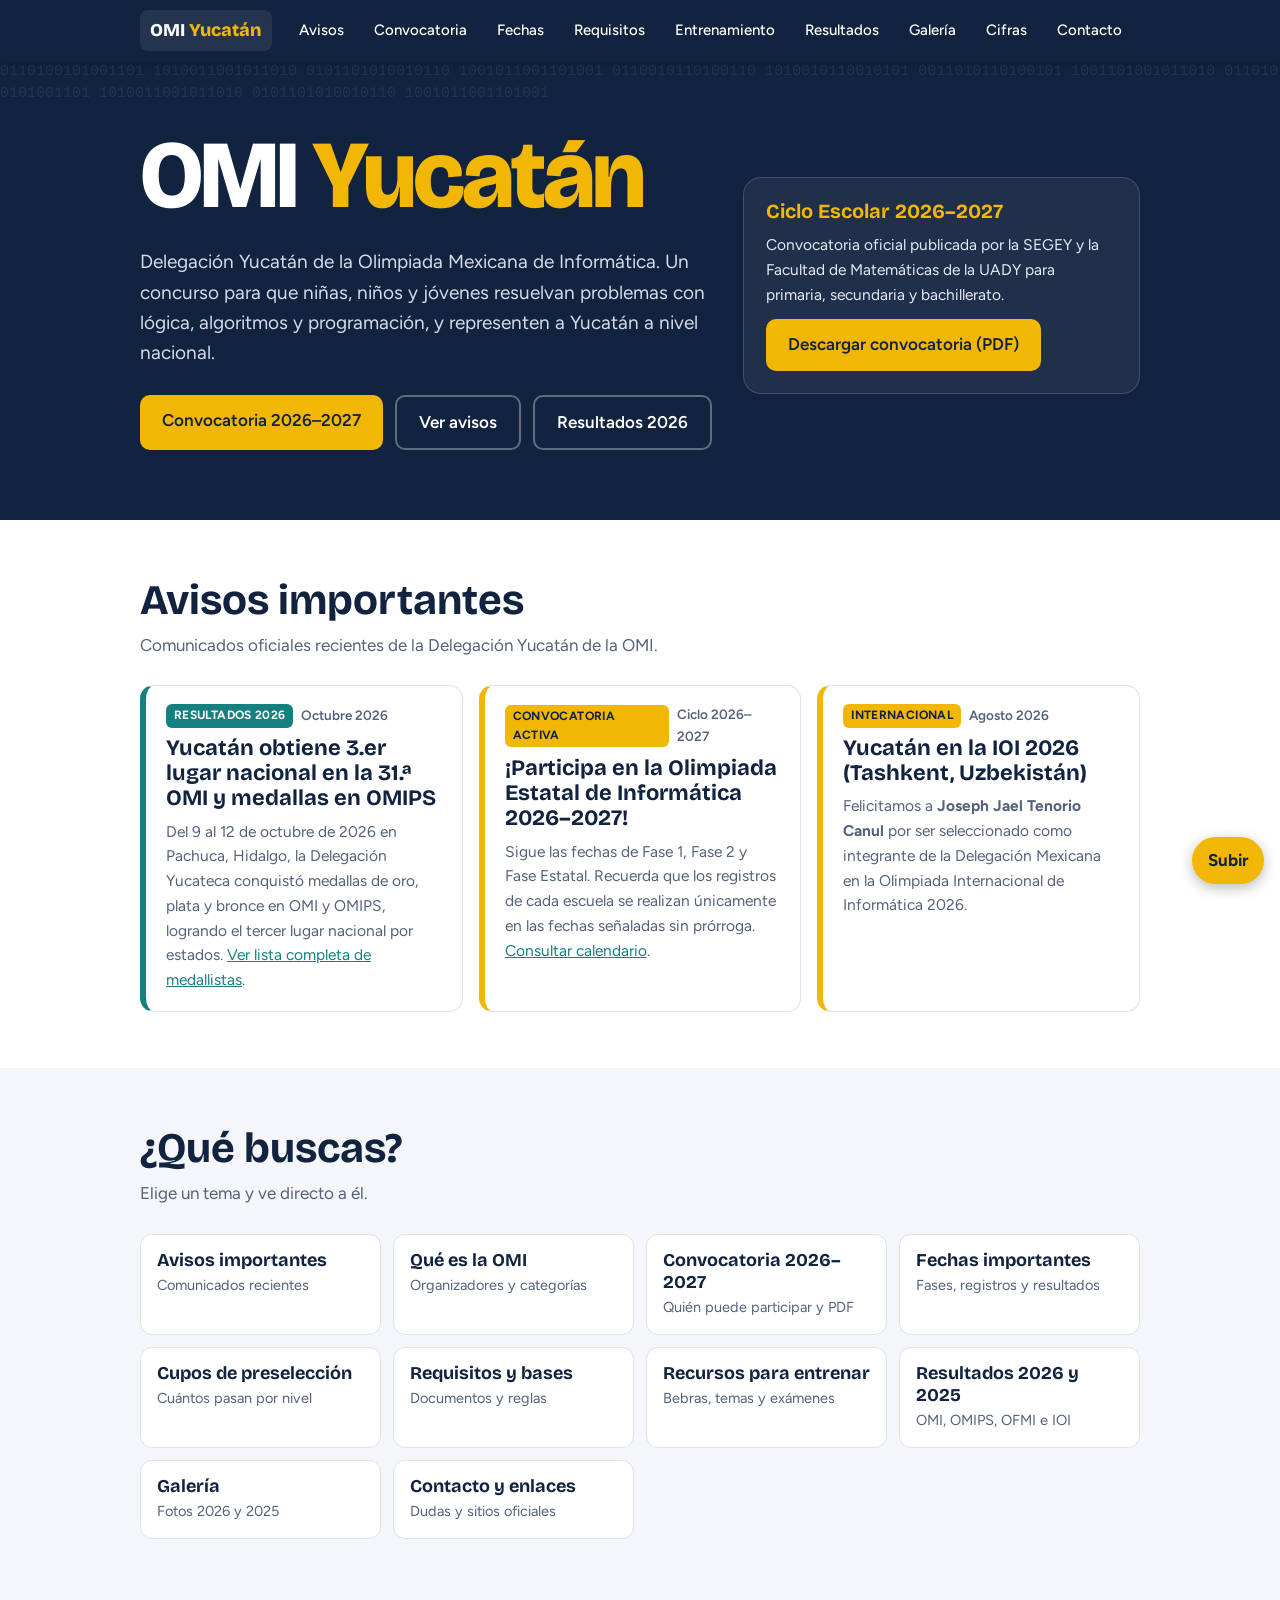
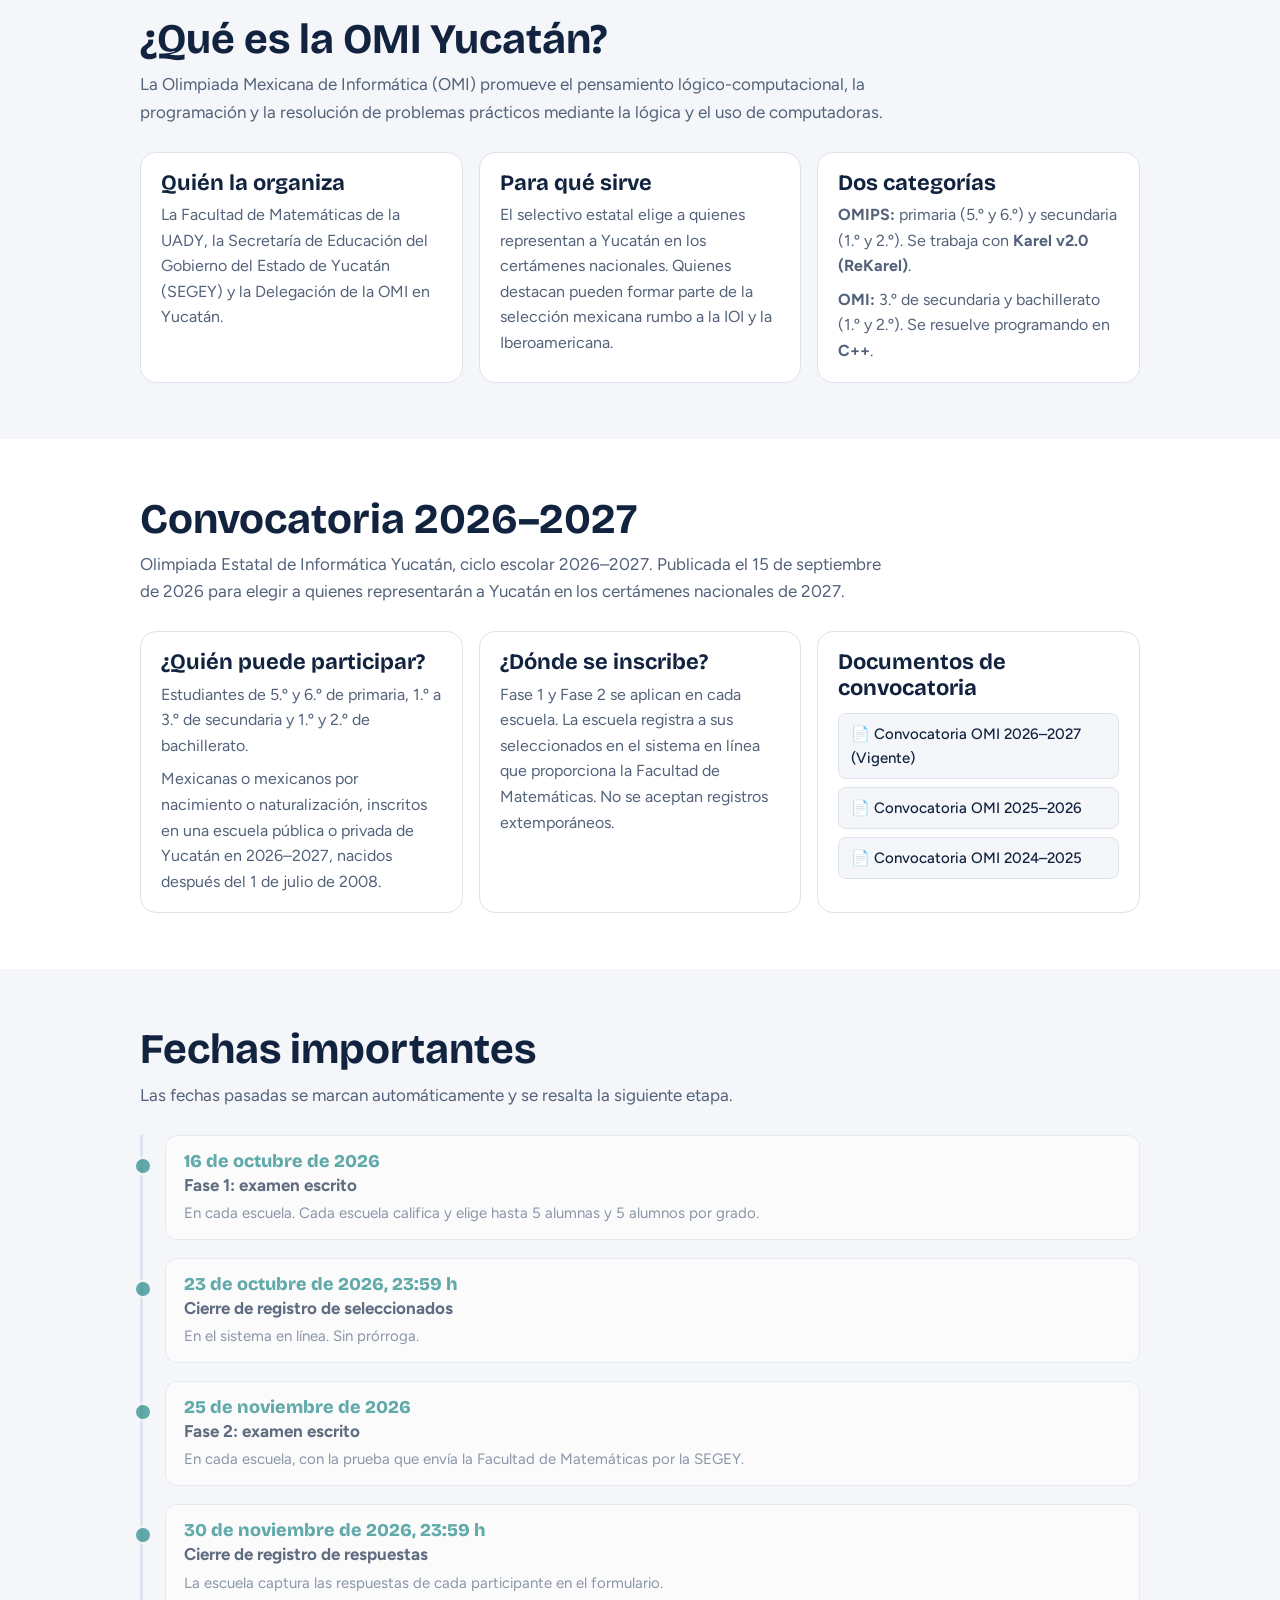
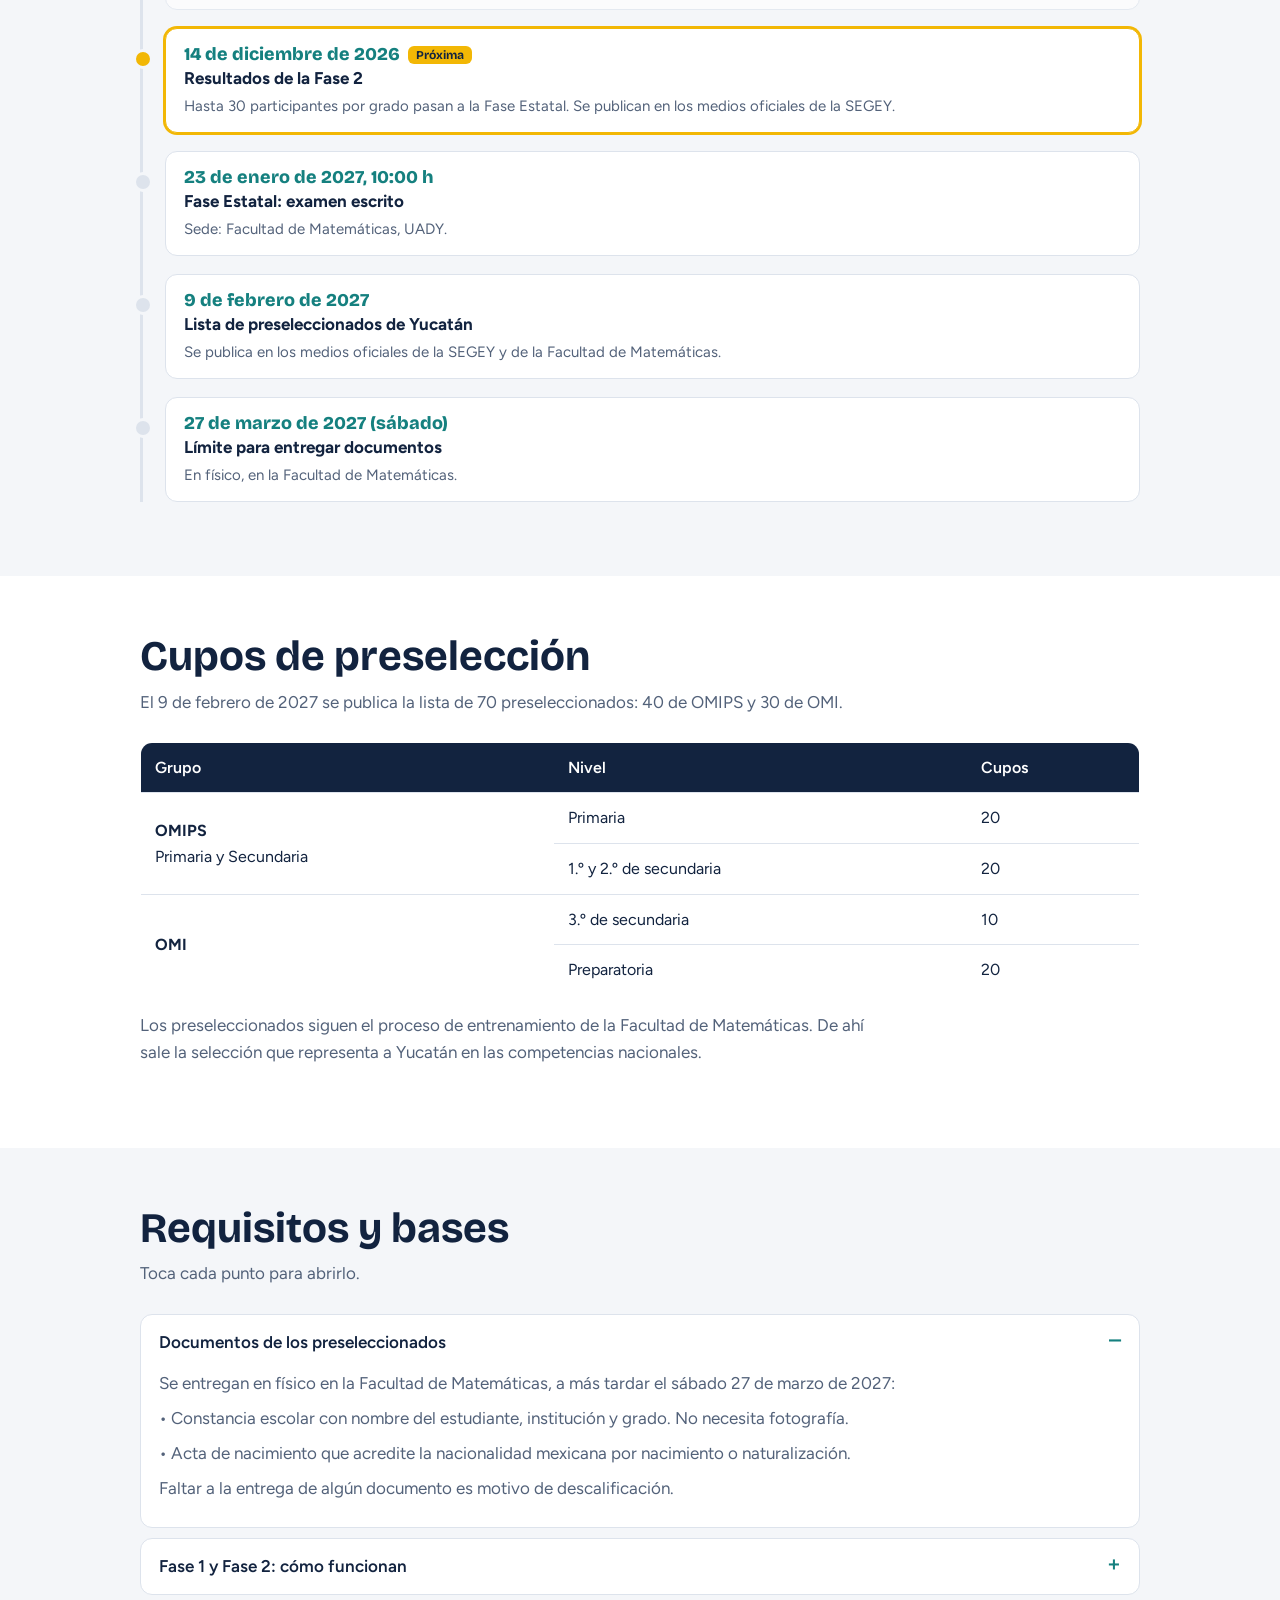
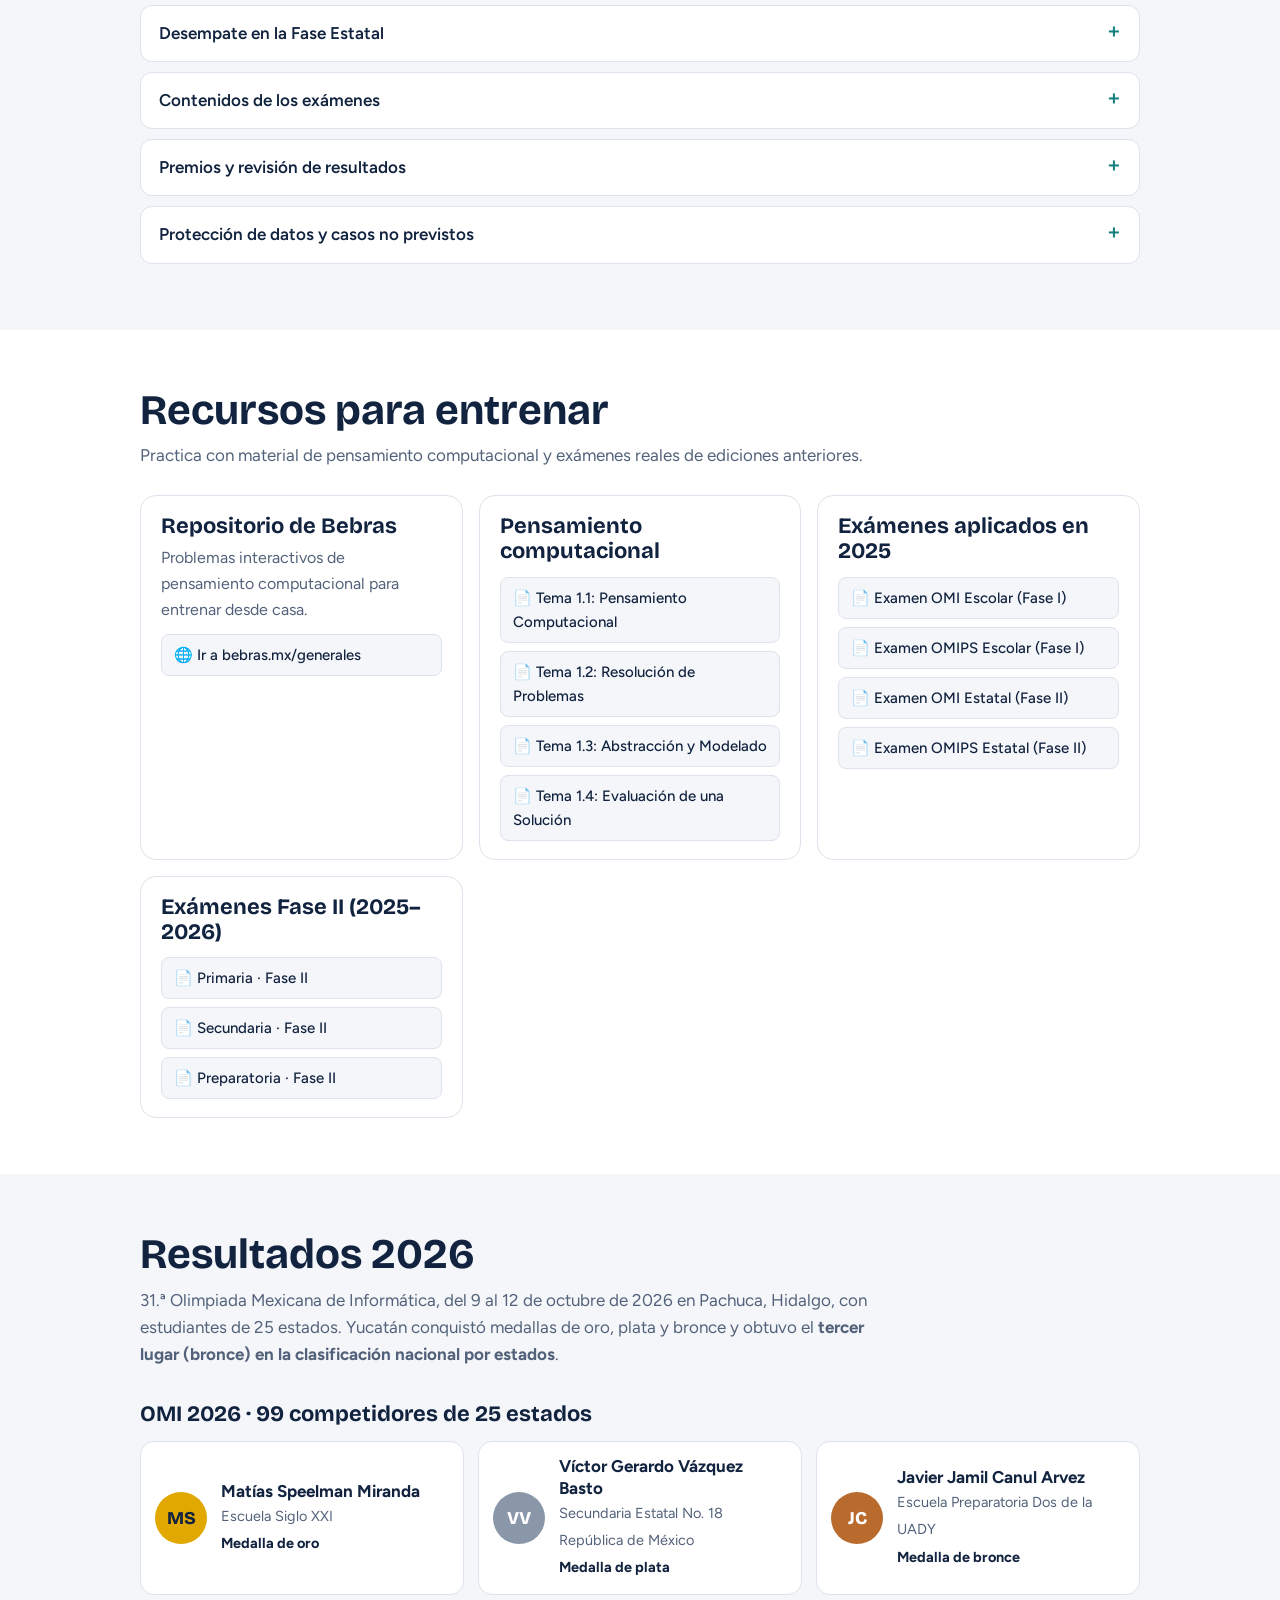
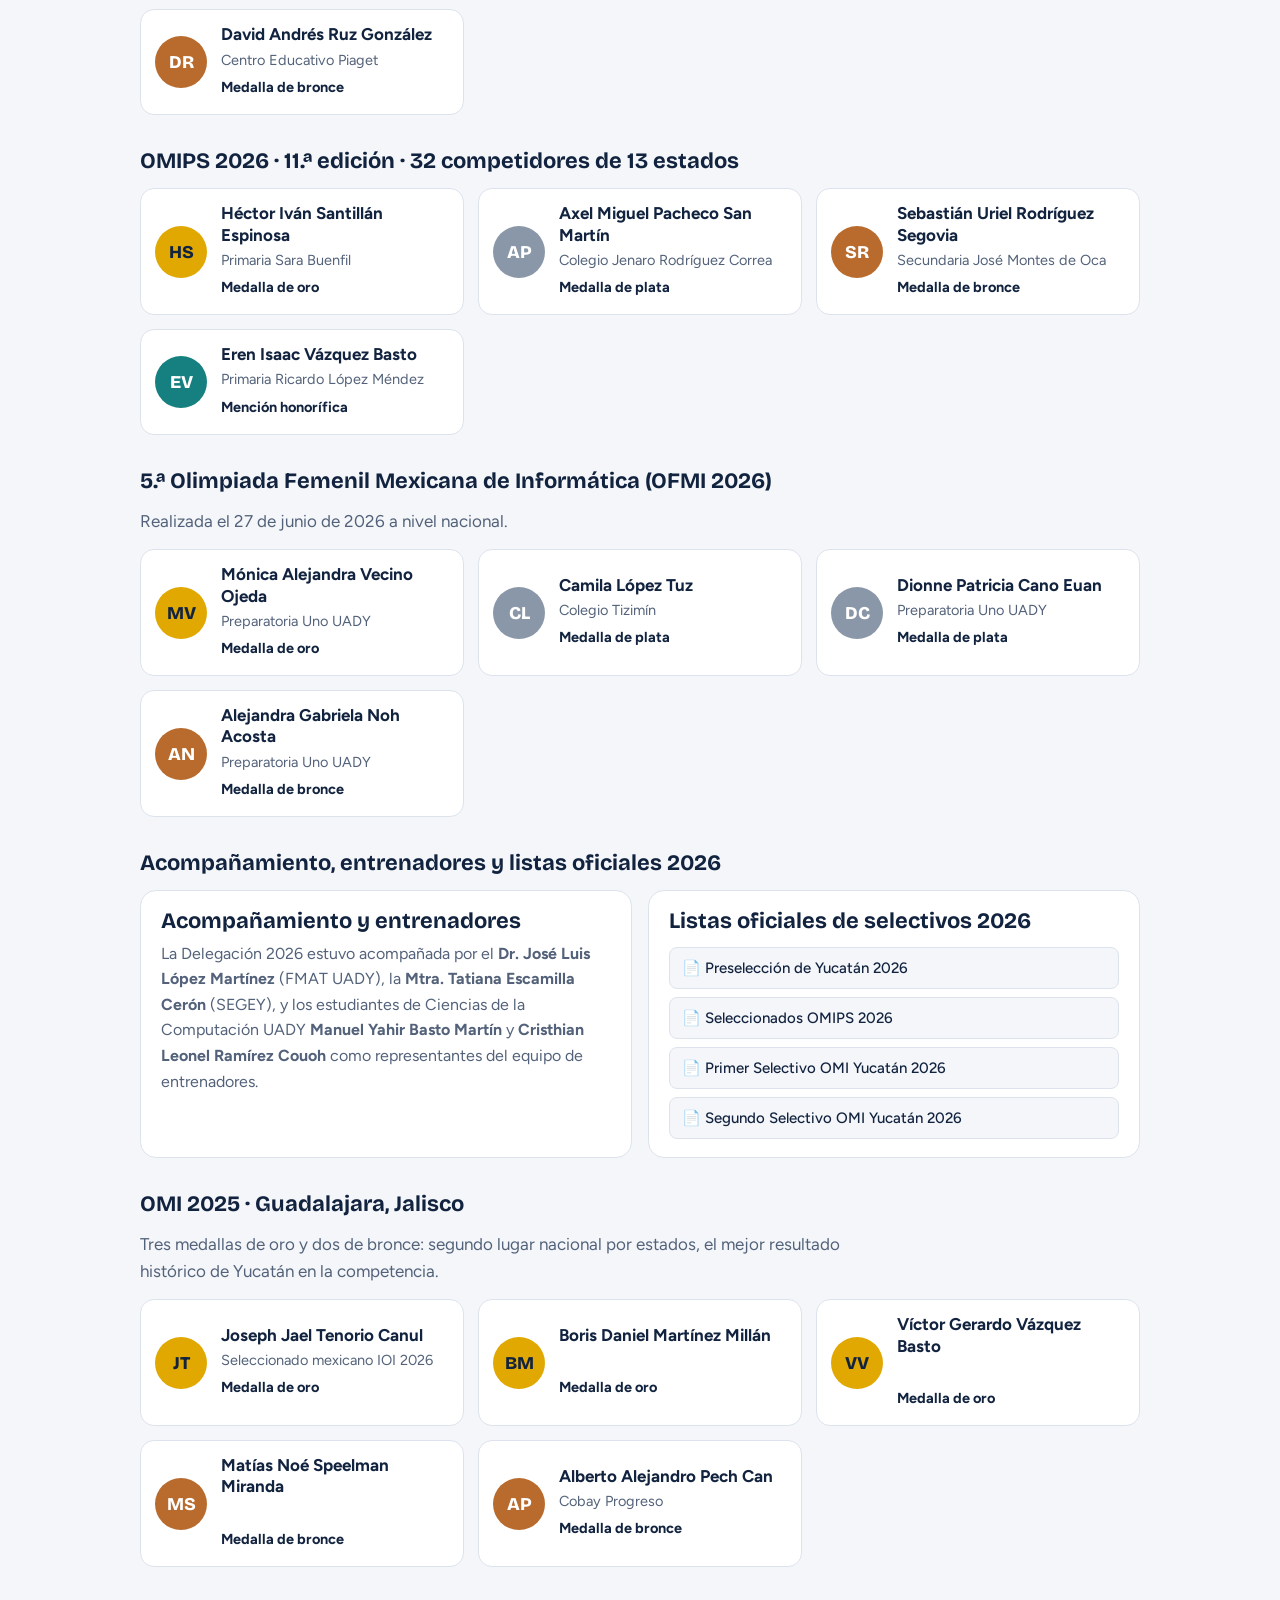
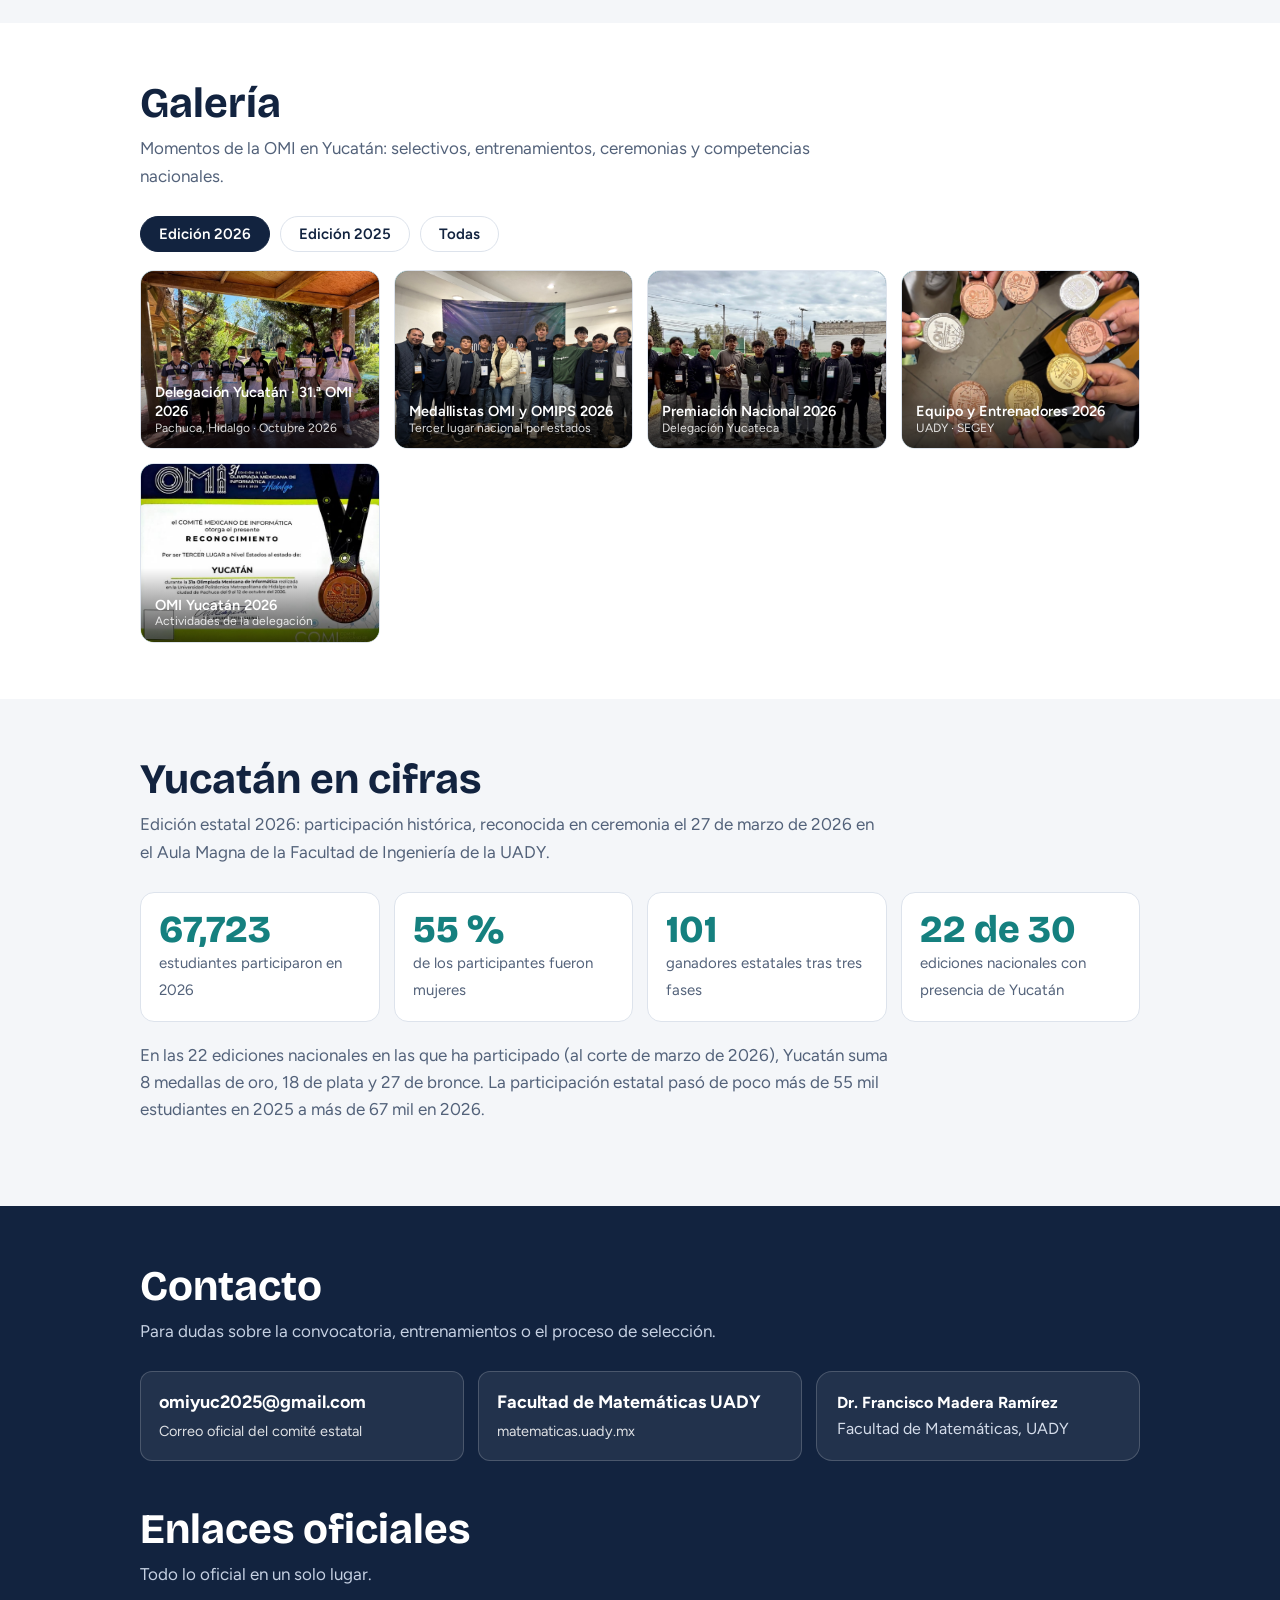
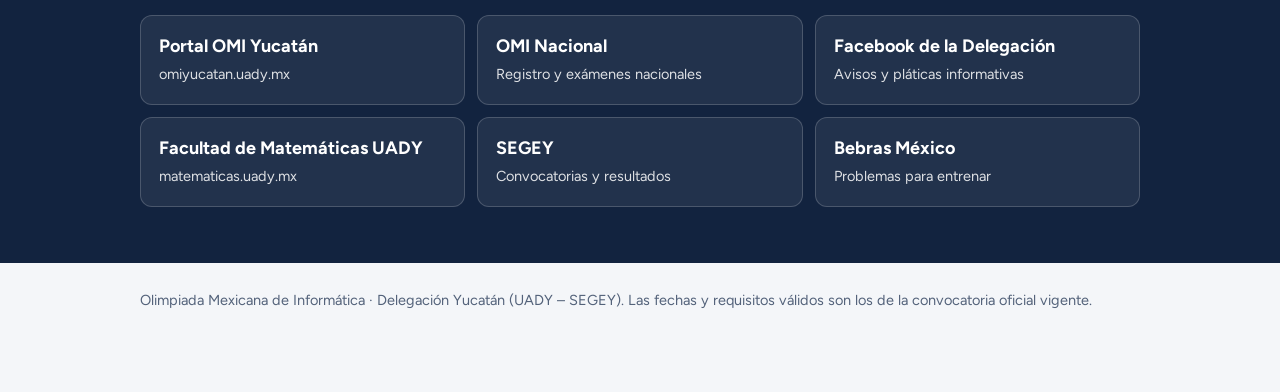
==== index.html @ 294ee309 "Primera version funcional OMI Yucatan" ====
<!DOCTYPE html>
<html lang="es">
<head>
  <meta charset="utf-8">
  <meta name="viewport" content="width=device-width, initial-scale=1, viewport-fit=cover">
  <title>OMI Yucatán · Olimpiada Mexicana de Informática en Yucatán</title>
  <meta name="description" content="Sitio oficial de la Olimpiada Mexicana de Informática, Delegación Yucatán. Convocatoria 2026-2027, avisos, recursos de entrenamiento, resultados y galería.">
  <link rel="stylesheet" href="https://fonts.googleapis.com/css2?family=Bricolage+Grotesque:wght@500;700;800&family=Figtree:wght@400;500;600&display=swap">
  <link rel="stylesheet" href="css/styles.css">
</head>
<body id="inicio">

<nav aria-label="Secciones principales">
  <div class="wrap">
    <a class="brand-text" href="#inicio">OMI <span>Yucatán</span></a>
    <a href="#avisos">Avisos</a>
    <a href="#convocatoria">Convocatoria</a>
    <a href="#fechas">Fechas</a>
    <a href="#requisitos">Requisitos</a>
    <a href="#entrenar">Entrenamiento</a>
    <a href="#resultados">Resultados</a>
    <a href="#galeria">Galería</a>
    <a href="#historia">Cifras</a>
    <a href="#contacto">Contacto</a>
  </div>
</nav>

<header class="hero">
  <div class="bits" aria-hidden="true">0110100101001101 1010011001011010 0101101010010110 1001011001101001 0110010110100110 1010010110010101 0011010110100101 1001101001011010 0110100101001101 1010011001011010 0101101010010110 1001011001101001</div>
  <div class="wrap hero-grid">
    <div>
      <h1>OMI <span>Yucatán</span></h1>
      <p>Delegación Yucatán de la Olimpiada Mexicana de Informática. Un concurso para que niñas, niños y jóvenes resuelvan problemas con lógica, algoritmos y programación, y representen a Yucatán a nivel nacional.</p>
      <div class="btns">
        <a class="btn" href="#convocatoria">Convocatoria 2026–2027</a>
        <a class="btn alt" href="#avisos">Ver avisos</a>
        <a class="btn alt" href="#resultados">Resultados 2026</a>
      </div>
    </div>
    <div class="hero-card">
      <h3>Ciclo Escolar 2026–2027</h3>
      <p>Convocatoria oficial publicada por la SEGEY y la Facultad de Matemáticas de la UADY para primaria, secundaria y bachillerato.</p>
      <a class="btn" href="Documentos/Convocatorias/ConvocatoriaOMI_2026_2027.pdf" target="_blank" rel="noopener">Descargar convocatoria (PDF)</a>
    </div>
  </div>
</header>

<!-- NUEVA SECCIÓN DE AVISOS -->
<section id="avisos" class="alt">
  <div class="wrap">
    <h2>Avisos importantes</h2>
    <p class="lead">Comunicados oficiales recientes de la Delegación Yucatán de la OMI.</p>

    <div class="avisos-grid">
      <article class="aviso destacado">
        <div class="aviso-meta">
          <span class="badge teal">Resultados 2026</span>
          <span>Octubre 2026</span>
        </div>
        <h3>Yucatán obtiene 3.er lugar nacional en la 31.ª OMI y medallas en OMIPS</h3>
        <p>Del 9 al 12 de octubre de 2026 en Pachuca, Hidalgo, la Delegación Yucateca conquistó medallas de oro, plata y bronce en OMI y OMIPS, logrando el tercer lugar nacional por estados. <a href="#resultados">Ver lista completa de medallistas</a>.</p>
      </article>

      <article class="aviso">
        <div class="aviso-meta">
          <span class="badge">Convocatoria activa</span>
          <span>Ciclo 2026–2027</span>
        </div>
        <h3>¡Participa en la Olimpiada Estatal de Informática 2026–2027!</h3>
        <p>Sigue las fechas de Fase 1, Fase 2 y Fase Estatal. Recuerda que los registros de cada escuela se realizan únicamente en las fechas señaladas sin prórroga. <a href="#fechas">Consultar calendario</a>.</p>
      </article>

      <article class="aviso">
        <div class="aviso-meta">
          <span class="badge">Internacional</span>
          <span>Agosto 2026</span>
        </div>
        <h3>Yucatán en la IOI 2026 (Tashkent, Uzbekistán)</h3>
        <p>Felicitamos a <b>Joseph Jael Tenorio Canul</b> por ser seleccionado como integrante de la Delegación Mexicana en la Olimpiada Internacional de Informática 2026.</p>
      </article>
    </div>
  </div>
</section>

<section style="padding-bottom:20px">
  <div class="wrap">
    <h2>¿Qué buscas?</h2>
    <p class="lead">Elige un tema y ve directo a él.</p>
    <ul class="toc">
      <li><a href="#avisos"><b>Avisos importantes</b><span>Comunicados recientes</span></a></li>
      <li><a href="#que-es"><b>Qué es la OMI</b><span>Organizadores y categorías</span></a></li>
      <li><a href="#convocatoria"><b>Convocatoria 2026–2027</b><span>Quién puede participar y PDF</span></a></li>
      <li><a href="#fechas"><b>Fechas importantes</b><span>Fases, registros y resultados</span></a></li>
      <li><a href="#seleccion"><b>Cupos de preselección</b><span>Cuántos pasan por nivel</span></a></li>
      <li><a href="#requisitos"><b>Requisitos y bases</b><span>Documentos y reglas</span></a></li>
      <li><a href="#entrenar"><b>Recursos para entrenar</b><span>Bebras, temas y exámenes</span></a></li>
      <li><a href="#resultados"><b>Resultados 2026 y 2025</b><span>OMI, OMIPS, OFMI e IOI</span></a></li>
      <li><a href="#galeria"><b>Galería</b><span>Fotos 2026 y 2025</span></a></li>
      <li><a href="#contacto"><b>Contacto y enlaces</b><span>Dudas y sitios oficiales</span></a></li>
    </ul>
  </div>
</section>

<section id="que-es">
  <div class="wrap">
    <h2>¿Qué es la OMI Yucatán?</h2>
    <p class="lead">La Olimpiada Mexicana de Informática (OMI) promueve el pensamiento lógico-computacional, la programación y la resolución de problemas prácticos mediante la lógica y el uso de computadoras.</p>
    <div class="grid">
      <div class="card">
        <h3>Quién la organiza</h3>
        <p>La Facultad de Matemáticas de la UADY, la Secretaría de Educación del Gobierno del Estado de Yucatán (SEGEY) y la Delegación de la OMI en Yucatán.</p>
      </div>
      <div class="card">
        <h3>Para qué sirve</h3>
        <p>El selectivo estatal elige a quienes representan a Yucatán en los certámenes nacionales. Quienes destacan pueden formar parte de la selección mexicana rumbo a la IOI y la Iberoamericana.</p>
      </div>
      <div class="card">
        <h3>Dos categorías</h3>
        <p><b>OMIPS:</b> primaria (5.º y 6.º) y secundaria (1.º y 2.º). Se trabaja con <b>Karel v2.0 (ReKarel)</b>.</p>
        <p><b>OMI:</b> 3.º de secundaria y bachillerato (1.º y 2.º). Se resuelve programando en <b>C++</b>.</p>
      </div>
    </div>
  </div>
</section>

<section id="convocatoria" class="alt">
  <div class="wrap">
    <h2>Convocatoria 2026–2027</h2>
    <p class="lead">Olimpiada Estatal de Informática Yucatán, ciclo escolar 2026–2027. Publicada el 15 de septiembre de 2026 para elegir a quienes representarán a Yucatán en los certámenes nacionales de 2027.</p>
    <div class="grid">
      <div class="card">
        <h3>¿Quién puede participar?</h3>
        <p>Estudiantes de 5.º y 6.º de primaria, 1.º a 3.º de secundaria y 1.º y 2.º de bachillerato.</p>
        <p>Mexicanas o mexicanos por nacimiento o naturalización, inscritos en una escuela pública o privada de Yucatán en 2026–2027, nacidos después del 1 de julio de 2008.</p>
      </div>
      <div class="card">
        <h3>¿Dónde se inscribe?</h3>
        <p>Fase 1 y Fase 2 se aplican en cada escuela. La escuela registra a sus seleccionados en el sistema en línea que proporciona la Facultad de Matemáticas. No se aceptan registros extemporáneos.</p>
      </div>
      <div class="card">
        <h3>Documentos de convocatoria</h3>
        <ul class="pdf-list">
          <li><a href="Documentos/Convocatorias/ConvocatoriaOMI_2026_2027.pdf" target="_blank" rel="noopener">📄 Convocatoria OMI 2026–2027 (Vigente)</a></li>
          <li><a href="Documentos/Convocatorias/ConvocatoriaOMI_2025-2026.pdf" target="_blank" rel="noopener">📄 Convocatoria OMI 2025–2026</a></li>
          <li><a href="Documentos/Convocatorias/ConvocatoriaOMI_2024_2025.pdf" target="_blank" rel="noopener">📄 Convocatoria OMI 2024–2025</a></li>
        </ul>
      </div>
    </div>
  </div>
</section>

<section id="fechas">
  <div class="wrap">
    <h2>Fechas importantes</h2>
    <p class="lead">Las fechas pasadas se marcan automáticamente y se resalta la siguiente etapa.</p>
    <ol class="tl" id="tl">
      <li data-date="2026-10-16"><span class="d">16 de octubre de 2026</span><b>Fase 1: examen escrito</b><small>En cada escuela. Cada escuela califica y elige hasta 5 alumnas y 5 alumnos por grado.</small></li>
      <li data-date="2026-10-23"><span class="d">23 de octubre de 2026, 23:59 h</span><b>Cierre de registro de seleccionados</b><small>En el sistema en línea. Sin prórroga.</small></li>
      <li data-date="2026-11-25"><span class="d">25 de noviembre de 2026</span><b>Fase 2: examen escrito</b><small>En cada escuela, con la prueba que envía la Facultad de Matemáticas por la SEGEY.</small></li>
      <li data-date="2026-11-30"><span class="d">30 de noviembre de 2026, 23:59 h</span><b>Cierre de registro de respuestas</b><small>La escuela captura las respuestas de cada participante en el formulario.</small></li>
      <li data-date="2026-12-14"><span class="d">14 de diciembre de 2026</span><b>Resultados de la Fase 2</b><small>Hasta 30 participantes por grado pasan a la Fase Estatal. Se publican en los medios oficiales de la SEGEY.</small></li>
      <li data-date="2027-01-23"><span class="d">23 de enero de 2027, 10:00 h</span><b>Fase Estatal: examen escrito</b><small>Sede: Facultad de Matemáticas, UADY.</small></li>
      <li data-date="2027-02-09"><span class="d">9 de febrero de 2027</span><b>Lista de preseleccionados de Yucatán</b><small>Se publica en los medios oficiales de la SEGEY y de la Facultad de Matemáticas.</small></li>
      <li data-date="2027-03-27"><span class="d">27 de marzo de 2027 (sábado)</span><b>Límite para entregar documentos</b><small>En físico, en la Facultad de Matemáticas.</small></li>
    </ol>
  </div>
</section>

<section id="seleccion" class="alt">
  <div class="wrap">
    <h2>Cupos de preselección</h2>
    <p class="lead">El 9 de febrero de 2027 se publica la lista de 70 preseleccionados: 40 de OMIPS y 30 de OMI.</p>
    <div class="scroll">
      <table>
        <thead>
          <tr><th>Grupo</th><th>Nivel</th><th>Cupos</th></tr>
        </thead>
        <tbody>
          <tr><td rowspan="2"><b>OMIPS</b><br>Primaria y Secundaria</td><td>Primaria</td><td>20</td></tr>
          <tr><td>1.º y 2.º de secundaria</td><td>20</td></tr>
          <tr><td rowspan="2"><b>OMI</b></td><td>3.º de secundaria</td><td>10</td></tr>
          <tr><td>Preparatoria</td><td>20</td></tr>
        </tbody>
      </table>
    </div>
    <p class="lead" style="margin-top:16px">Los preseleccionados siguen el proceso de entrenamiento de la Facultad de Matemáticas. De ahí sale la selección que representa a Yucatán en las competencias nacionales.</p>
  </div>
</section>

<section id="requisitos">
  <div class="wrap">
    <h2>Requisitos y bases</h2>
    <p class="lead">Toca cada punto para abrirlo.</p>
    <details open>
      <summary>Documentos de los preseleccionados</summary>
      <div class="in">
        <p>Se entregan en físico en la Facultad de Matemáticas, a más tardar el sábado 27 de marzo de 2027:</p>
        <p>• Constancia escolar con nombre del estudiante, institución y grado. No necesita fotografía.</p>
        <p>• Acta de nacimiento que acredite la nacionalidad mexicana por nacimiento o naturalización.</p>
        <p>Faltar a la entrega de algún documento es motivo de descalificación.</p>
      </div>
    </details>
    <details>
      <summary>Fase 1 y Fase 2: cómo funcionan</summary>
      <div class="in">
        <p>La Facultad de Matemáticas entrega las pruebas a través de la SEGEY. La dirección de cada escuela debe dar oportunidad de presentar la prueba a cualquier estudiante de los grados convocados.</p>
        <p>Para impulsar a las mujeres en áreas STEM, cada escuela elige hasta 5 alumnas y 5 alumnos con los puntajes más altos por grado.</p>
        <p>En la Fase 2 la Facultad califica y selecciona hasta 30 participantes por grado. Si hay empate en puntaje, se incluye a todas y todos los empatados.</p>
      </div>
    </details>
    <details>
      <summary>Desempate en la Fase Estatal</summary>
      <div class="in"><p>Si hay empate, gana quien entregó primero su examen a la persona aplicadora.</p></div>
    </details>
    <details>
      <summary>Contenidos de los exámenes</summary>
      <div class="in"><p>Los diseña la Facultad de Matemáticas de la UADY y los revisa el Comité Estatal de la Olimpiada de Informática Yucatán. Evalúan conocimientos y habilidades según el perfil de los concursos nacionales.</p></div>
    </details>
    <details>
      <summary>Premios y revisión de resultados</summary>
      <div class="in">
        <p>En cada etapa, las autoridades educativas o escolares deciden el tipo y número de premios, y el reconocimiento a profesoras, profesores y directivos.</p>
        <p>Los resultados son definitivos y no se admite recurso alguno.</p>
      </div>
    </details>
    <details>
      <summary>Protección de datos y casos no previstos</summary>
      <div class="in">
        <p>Los datos de las y los participantes son confidenciales conforme a la normatividad vigente.</p>
        <p>Los casos no previstos los resuelve el Comité Estatal de la Olimpiada de Informática Yucatán con la Facultad de Matemáticas de la UADY.</p>
      </div>
    </details>
  </div>
</section>

<section id="entrenar" class="alt">
  <div class="wrap">
    <h2>Recursos para entrenar</h2>
    <p class="lead">Practica con material de pensamiento computacional y exámenes reales de ediciones anteriores.</p>
    <div class="grid">
      <div class="card">
        <h3>Repositorio de Bebras</h3>
        <p>Problemas interactivos de pensamiento computacional para entrenar desde casa.</p>
        <ul class="pdf-list">
          <li><a href="https://bebras.mx/generales" target="_blank" rel="noopener">🌐 Ir a bebras.mx/generales</a></li>
        </ul>
      </div>

      <div class="card">
        <h3>Pensamiento computacional</h3>
        <ul class="pdf-list">
          <li><a href="Documentos/Recursos/Tema 1.1_Pensamiento Computacional.pdf" target="_blank" rel="noopener">📄 Tema 1.1: Pensamiento Computacional</a></li>
          <li><a href="Documentos/Recursos/Tema 1.2_Resolución de Problemas y Descomposición.pdf" target="_blank" rel="noopener">📄 Tema 1.2: Resolución de Problemas</a></li>
          <li><a href="Documentos/Recursos/Tema 1.3_Abstracción y Modelado.pdf" target="_blank" rel="noopener">📄 Tema 1.3: Abstracción y Modelado</a></li>
          <li><a href="Documentos/Recursos/Tema 1.4_Evaluación de una Solución.pdf" target="_blank" rel="noopener">📄 Tema 1.4: Evaluación de una Solución</a></li>
        </ul>
      </div>

      <div class="card">
        <h3>Exámenes aplicados en 2025</h3>
        <ul class="pdf-list">
          <li><a href="Documentos/Recursos/ExamenOMI_Escolar.pdf" target="_blank" rel="noopener">📄 Examen OMI Escolar (Fase I)</a></li>
          <li><a href="Documentos/Recursos/ExamenOMIPS_Escolar.pdf" target="_blank" rel="noopener">📄 Examen OMIPS Escolar (Fase I)</a></li>
          <li><a href="Documentos/Recursos/ExamenOMI_Estatal.pdf" target="_blank" rel="noopener">📄 Examen OMI Estatal (Fase II)</a></li>
          <li><a href="Documentos/Recursos/ExamenOMIPS_Estatal.pdf" target="_blank" rel="noopener">📄 Examen OMIPS Estatal (Fase II)</a></li>
        </ul>
      </div>

      <div class="card">
        <h3>Exámenes Fase II (2025–2026)</h3>
        <ul class="pdf-list">
          <li><a href="Documentos/Recursos/PRIMARIA-FASE2-2025-2026.pdf" target="_blank" rel="noopener">📄 Primaria · Fase II</a></li>
          <li><a href="Documentos/Recursos/SECUNDARIA-FASE2-2025-2026.pdf" target="_blank" rel="noopener">📄 Secundaria · Fase II</a></li>
          <li><a href="Documentos/Recursos/PREPARATORIA-FASE2-2025-2026.pdf" target="_blank" rel="noopener">📄 Preparatoria · Fase II</a></li>
        </ul>
      </div>
    </div>
  </div>
</section>

<section id="resultados">
  <div class="wrap">
    <h2>Resultados 2026</h2>
    <p class="lead">31.ª Olimpiada Mexicana de Informática, del 9 al 12 de octubre de 2026 en Pachuca, Hidalgo, con estudiantes de 25 estados. Yucatán conquistó medallas de oro, plata y bronce y obtuvo el <b>tercer lugar (bronce) en la clasificación nacional por estados</b>.</p>

    <h3 class="subh">OMI 2026 · 99 competidores de 25 estados</h3>
    <div class="people">
      <div class="person"><div class="av">MS</div><div><b>Matías Speelman Miranda</b><span>Escuela Siglo XXI</span><br><span class="medal">Medalla de oro</span></div></div>
      <div class="person"><div class="av plata">VV</div><div><b>Víctor Gerardo Vázquez Basto</b><span>Secundaria Estatal No. 18 República de México</span><br><span class="medal">Medalla de plata</span></div></div>
      <div class="person"><div class="av bronce">JC</div><div><b>Javier Jamil Canul Arvez</b><span>Escuela Preparatoria Dos de la UADY</span><br><span class="medal">Medalla de bronce</span></div></div>
      <div class="person"><div class="av bronce">DR</div><div><b>David Andrés Ruz González</b><span>Centro Educativo Piaget</span><br><span class="medal">Medalla de bronce</span></div></div>
    </div>

    <h3 class="subh">OMIPS 2026 · 11.ª edición · 32 competidores de 13 estados</h3>
    <div class="people">
      <div class="person"><div class="av">HS</div><div><b>Héctor Iván Santillán Espinosa</b><span>Primaria Sara Buenfil</span><br><span class="medal">Medalla de oro</span></div></div>
      <div class="person"><div class="av plata">AP</div><div><b>Axel Miguel Pacheco San Martín</b><span>Colegio Jenaro Rodríguez Correa</span><br><span class="medal">Medalla de plata</span></div></div>
      <div class="person"><div class="av bronce">SR</div><div><b>Sebastián Uriel Rodríguez Segovia</b><span>Secundaria José Montes de Oca</span><br><span class="medal">Medalla de bronce</span></div></div>
      <div class="person"><div class="av mencion">EV</div><div><b>Eren Isaac Vázquez Basto</b><span>Primaria Ricardo López Méndez</span><br><span class="medal">Mención honorífica</span></div></div>
    </div>

    <h3 class="subh">5.ª Olimpiada Femenil Mexicana de Informática (OFMI 2026)</h3>
    <p class="lead" style="margin-bottom:14px">Realizada el 27 de junio de 2026 a nivel nacional.</p>
    <div class="people">
      <div class="person"><div class="av">MV</div><div><b>Mónica Alejandra Vecino Ojeda</b><span>Preparatoria Uno UADY</span><br><span class="medal">Medalla de oro</span></div></div>
      <div class="person"><div class="av plata">CL</div><div><b>Camila López Tuz</b><span>Colegio Tizimín</span><br><span class="medal">Medalla de plata</span></div></div>
      <div class="person"><div class="av plata">DC</div><div><b>Dionne Patricia Cano Euan</b><span>Preparatoria Uno UADY</span><br><span class="medal">Medalla de plata</span></div></div>
      <div class="person"><div class="av bronce">AN</div><div><b>Alejandra Gabriela Noh Acosta</b><span>Preparatoria Uno UADY</span><br><span class="medal">Medalla de bronce</span></div></div>
    </div>

    <h3 class="subh">Acompañamiento, entrenadores y listas oficiales 2026</h3>
    <div class="grid">
      <div class="card">
        <h3>Acompañamiento y entrenadores</h3>
        <p>La Delegación 2026 estuvo acompañada por el <b>Dr. José Luis López Martínez</b> (FMAT UADY), la <b>Mtra. Tatiana Escamilla Cerón</b> (SEGEY), y los estudiantes de Ciencias de la Computación UADY <b>Manuel Yahir Basto Martín</b> y <b>Cristhian Leonel Ramírez Couoh</b> como representantes del equipo de entrenadores.</p>
      </div>
      <div class="card">
        <h3>Listas oficiales de selectivos 2026</h3>
        <ul class="pdf-list">
          <li><a href="Documentos/Resultados/Preseleccion_Yucatan_2026.pdf" target="_blank" rel="noopener">📄 Preselección de Yucatán 2026</a></li>
          <li><a href="Documentos/Resultados/ListaSeleccionadosOMIPS2026.pdf" target="_blank" rel="noopener">📄 Seleccionados OMIPS 2026</a></li>
          <li><a href="Documentos/Resultados/OMI Yucatan 2026 - Seleccionados.pdf" target="_blank" rel="noopener">📄 Primer Selectivo OMI Yucatán 2026</a></li>
          <li><a href="Documentos/Resultados/2selectivo.pdf" target="_blank" rel="noopener">📄 Segundo Selectivo OMI Yucatán 2026</a></li>
        </ul>
      </div>
    </div>

    <h3 class="subh">OMI 2025 · Guadalajara, Jalisco</h3>
    <p class="lead" style="margin-bottom:14px">Tres medallas de oro y dos de bronce: segundo lugar nacional por estados, el mejor resultado histórico de Yucatán en la competencia.</p>
    <div class="people">
      <div class="person"><div class="av">JT</div><div><b>Joseph Jael Tenorio Canul</b><span>Seleccionado mexicano IOI 2026</span><br><span class="medal">Medalla de oro</span></div></div>
      <div class="person"><div class="av">BM</div><div><b>Boris Daniel Martínez Millán</b><br><span class="medal">Medalla de oro</span></div></div>
      <div class="person"><div class="av">VV</div><div><b>Víctor Gerardo Vázquez Basto</b><br><span class="medal">Medalla de oro</span></div></div>
      <div class="person"><div class="av bronce">MS</div><div><b>Matías Noé Speelman Miranda</b><br><span class="medal">Medalla de bronce</span></div></div>
      <div class="person"><div class="av bronce">AP</div><div><b>Alberto Alejandro Pech Can</b><span>Cobay Progreso</span><br><span class="medal">Medalla de bronce</span></div></div>
    </div>
  </div>
</section>

<section id="galeria" class="alt">
  <div class="wrap">
    <h2>Galería</h2>
    <p class="lead">Momentos de la OMI en Yucatán: selectivos, entrenamientos, ceremonias y competencias nacionales.</p>
    <div class="gallery-tabs">
      <button class="tab-btn active" type="button" data-year="2026">Edición 2026</button>
      <button class="tab-btn" type="button" data-year="2025">Edición 2025</button>
      <button class="tab-btn" type="button" data-year="all">Todas</button>
    </div>
    <div class="gallery" id="gallery"></div>
  </div>
</section>

<section id="historia">
  <div class="wrap">
    <h2>Yucatán en cifras</h2>
    <p class="lead">Edición estatal 2026: participación histórica, reconocida en ceremonia el 27 de marzo de 2026 en el Aula Magna de la Facultad de Ingeniería de la UADY.</p>
    <div class="stats">
      <div class="stat"><b>67,723</b><span>estudiantes participaron en 2026</span></div>
      <div class="stat"><b>55 %</b><span>de los participantes fueron mujeres</span></div>
      <div class="stat"><b>101</b><span>ganadores estatales tras tres fases</span></div>
      <div class="stat"><b>22 de 30</b><span>ediciones nacionales con presencia de Yucatán</span></div>
    </div>
    <p class="lead" style="margin-top:20px">En las 22 ediciones nacionales en las que ha participado (al corte de marzo de 2026), Yucatán suma 8 medallas de oro, 18 de plata y 27 de bronce. La participación estatal pasó de poco más de 55 mil estudiantes en 2025 a más de 67 mil en 2026.</p>
  </div>
</section>

<section id="contacto" class="band">
  <div class="wrap">
    <h2>Contacto</h2>
    <p class="lead">Para dudas sobre la convocatoria, entrenamientos o el proceso de selección.</p>
    <div class="contact">
      <div class="links" style="display:block">
        <a href="mailto:omiyuc2025@gmail.com"><b>omiyuc2025@gmail.com</b><span>Correo oficial del comité estatal</span></a>
      </div>
      <div class="links" style="display:block">
        <a href="https://www.matematicas.uady.mx/" target="_blank" rel="noopener"><b>Facultad de Matemáticas UADY</b><span>matematicas.uady.mx</span></a>
      </div>
      <div class="card" style="background:#ffffff12;border-color:#ffffff2e;color:#fff">
        <p style="color:#d4dcea"><b style="color:#fff">Dr. Francisco Madera Ramírez</b><br>Facultad de Matemáticas, UADY</p>
      </div>
    </div>

    <h2 style="margin-top:44px">Enlaces oficiales</h2>
    <p class="lead">Todo lo oficial en un solo lugar.</p>
    <div class="links">
      <a href="https://omiyucatan.uady.mx/omi-inicio" target="_blank" rel="noopener"><b>Portal OMI Yucatán</b><span>omiyucatan.uady.mx</span></a>
      <a href="https://www.olimpiadadeinformatica.org.mx/" target="_blank" rel="noopener"><b>OMI Nacional</b><span>Registro y exámenes nacionales</span></a>
      <a href="https://www.facebook.com/omiyucatan" target="_blank" rel="noopener"><b>Facebook de la Delegación</b><span>Avisos y pláticas informativas</span></a>
      <a href="https://www.matematicas.uady.mx/" target="_blank" rel="noopener"><b>Facultad de Matemáticas UADY</b><span>matematicas.uady.mx</span></a>
      <a href="http://educacion.yucatan.gob.mx" target="_blank" rel="noopener"><b>SEGEY</b><span>Convocatorias y resultados</span></a>
      <a href="https://bebras.mx/generales" target="_blank" rel="noopener"><b>Bebras México</b><span>Problemas para entrenar</span></a>
    </div>
  </div>
</section>

<footer>
  <div class="wrap">Olimpiada Mexicana de Informática · Delegación Yucatán (UADY – SEGEY). Las fechas y requisitos válidos son los de la convocatoria oficial vigente.</div>
</footer>

<div class="lb" id="lb" role="dialog" aria-label="Foto ampliada">
  <button id="lbx" type="button" aria-label="Cerrar">×</button>
  <img id="lbi" alt="">
  <p id="lbc"></p>
</div>

<a class="top" href="#inicio" aria-label="Volver arriba">Subir</a>

<script src="js/main.js"></script>
</body>
</html>
---- css/styles.css ----
:root {
  --bg: #f4f6f9;
  --surface: #ffffff;
  --ink: #12233f;
  --muted: #53627a;
  --navy: #12233f;
  --gold: #f2b705;
  --teal: #15807f;
  --line: #dde3ec;
  --oro: #e0a800;
  --plata: #8a97a8;
  --bronce: #b86b2d;
  box-sizing: border-box;
  padding-top: env(safe-area-inset-top, 0px);
  padding-bottom: env(safe-area-inset-bottom, 0px);
}

@media (prefers-color-scheme: dark) {
  :root:not([data-theme="light"]) {
    --bg: #0c1627;
    --surface: #14233b;
    --ink: #eef2f8;
    --muted: #a7b4c9;
    --navy: #0a1424;
    --line: #243652;
    --teal: #3cc4c2;
  }
}

:root[data-theme="dark"] {
  --bg: #0c1627;
  --surface: #14233b;
  --ink: #eef2f8;
  --muted: #a7b4c9;
  --navy: #0a1424;
  --line: #243652;
  --teal: #3cc4c2;
}

html {
  scroll-padding-top: calc(env(safe-area-inset-top, 0px) + 64px);
  scroll-behavior: smooth;
}

* {
  box-sizing: border-box;
}

body {
  margin: 0;
  background: var(--bg);
  color: var(--ink);
  font: 400 17px/1.6 "Figtree", system-ui, -apple-system, sans-serif;
}

h1, h2, h3 {
  font-family: "Bricolage Grotesque", "Figtree", sans-serif;
  line-height: 1.15;
  margin: 0;
}

a {
  color: var(--teal);
}

.wrap {
  max-width: 1040px;
  margin: 0 auto;
  padding: 0 20px;
}

/* Navegación */
nav {
  position: sticky;
  top: env(safe-area-inset-top, 0px);
  z-index: 9;
  background: var(--navy);
  color: #fff;
  box-shadow: 0 2px 10px #0003;
}

nav .wrap {
  display: flex;
  gap: 4px;
  overflow-x: auto;
  padding: 10px 20px;
  align-items: center;
}

nav a {
  white-space: nowrap;
  text-decoration: none;
  color: #fff;
  padding: 6px 13px;
  border-radius: 99px;
  font-weight: 500;
  font-size: 15px;
  transition: background 0.15s, color 0.15s;
}

nav a:hover,
nav a:focus-visible {
  background: var(--gold);
  color: #12233f;
  outline: none;
}

.brand-text {
  font-family: "Bricolage Grotesque", sans-serif;
  font-weight: 800;
  font-size: 18px;
  color: #fff;
  margin-right: 10px;
  padding: 6px 10px;
  border-radius: 8px;
  background: #ffffff14;
}

.brand-text span {
  color: var(--gold);
}

body::before {
  content: "";
  position: fixed;
  inset: 0 0 auto;
  height: env(safe-area-inset-top, 0px);
  background: var(--navy);
  z-index: 10;
}

/* Hero */
.hero {
  background: var(--navy);
  color: #fff;
  position: relative;
  overflow: hidden;
  padding: 60px 0 70px;
}

.bits {
  position: absolute;
  inset: 0;
  font: 500 15px/1.5 ui-monospace, monospace;
  opacity: 0.07;
  word-break: break-all;
  pointer-events: none;
  user-select: none;
}

.hero .wrap {
  position: relative;
}

.hero-grid {
  display: grid;
  gap: 30px;
  align-items: center;
}

@media (min-width: 860px) {
  .hero-grid {
    grid-template-columns: 1.3fr 0.9fr;
  }
}

.hero h1 {
  font-size: clamp(48px, 11vw, 96px);
  font-weight: 800;
  letter-spacing: -0.03em;
}

.hero h1 span {
  color: var(--gold);
}

.hero p {
  max-width: 36em;
  font-size: 19px;
  color: #d4dcea;
  margin: 16px 0 26px;
}

.btns {
  display: flex;
  flex-wrap: wrap;
  gap: 12px;
}

.btn {
  display: inline-block;
  padding: 12px 22px;
  border-radius: 10px;
  font-weight: 600;
  text-decoration: none;
  background: var(--gold);
  color: #12233f;
  transition: transform 0.15s, opacity 0.15s;
}

.btn:hover {
  opacity: 0.92;
  transform: translateY(-1px);
}

.btn.alt {
  background: transparent;
  color: #fff;
  border: 2px solid #ffffff55;
}

.btn:focus-visible {
  outline: 3px solid #fff;
  outline-offset: 2px;
}

.hero-card {
  background: #ffffff10;
  border: 1px solid #ffffff26;
  border-radius: 18px;
  padding: 22px;
}

.hero-card h3 {
  color: var(--gold);
  font-size: 20px;
  margin-bottom: 10px;
}

.hero-card p {
  font-size: 15.5px;
  margin: 0 0 12px;
  color: #e3eaf5;
}

/* Secciones */
section {
  padding: 56px 0;
}

section.alt {
  background: var(--surface);
}

h2 {
  font-size: clamp(30px, 6vw, 42px);
  margin-bottom: 8px;
}

h3 {
  font-size: 22px;
  margin-bottom: 6px;
}

.lead {
  color: var(--muted);
  max-width: 44em;
  margin: 0 0 26px;
}

/* Índice rápido */
.toc {
  display: grid;
  gap: 12px;
  grid-template-columns: repeat(auto-fit, minmax(210px, 1fr));
  padding: 0;
  margin: 0;
  list-style: none;
}

.toc a {
  display: block;
  text-decoration: none;
  color: var(--ink);
  background: var(--surface);
  border: 1px solid var(--line);
  border-radius: 12px;
  padding: 14px 16px;
  height: 100%;
  transition: border-color 0.15s;
}

.toc a:hover,
.toc a:focus-visible {
  border-color: var(--teal);
  outline: none;
}

.toc b {
  display: block;
  font: 700 18px "Bricolage Grotesque", sans-serif;
}

.toc span {
  color: var(--muted);
  font-size: 14.5px;
}

/* Avisos */
.avisos-grid {
  display: grid;
  gap: 16px;
  grid-template-columns: repeat(auto-fit, minmax(290px, 1fr));
}

.aviso {
  background: var(--surface);
  border: 1px solid var(--line);
  border-left: 6px solid var(--gold);
  border-radius: 14px;
  padding: 18px 20px;
}

.aviso.destacado {
  border-left-color: var(--teal);
}

.aviso-meta {
  display: flex;
  align-items: center;
  gap: 8px;
  margin-bottom: 8px;
  font-size: 13.5px;
  color: var(--muted);
  font-weight: 600;
}

.badge {
  display: inline-block;
  font-size: 12px;
  font-weight: 700;
  text-transform: uppercase;
  letter-spacing: 0.03em;
  background: var(--gold);
  color: #12233f;
  border-radius: 6px;
  padding: 2px 8px;
}

.badge.teal {
  background: var(--teal);
  color: #fff;
}

.aviso p {
  margin: 8px 0 0;
  color: var(--muted);
  font-size: 15.5px;
}

/* Tarjetas y cuadrículas */
.stats {
  display: grid;
  grid-template-columns: repeat(auto-fit, minmax(170px, 1fr));
  gap: 14px;
}

.stat {
  background: var(--surface);
  border: 1px solid var(--line);
  border-radius: 14px;
  padding: 18px;
}

.stat b {
  display: block;
  font: 800 38px/1 "Bricolage Grotesque", sans-serif;
  color: var(--teal);
}

.stat span {
  color: var(--muted);
  font-size: 15px;
}

.grid {
  display: grid;
  gap: 16px;
  grid-template-columns: repeat(auto-fit, minmax(260px, 1fr));
}

.card {
  background: var(--surface);
  border: 1px solid var(--line);
  border-radius: 16px;
  padding: 18px 20px;
}

.card p {
  margin: 0;
  color: var(--muted);
  font-size: 16px;
}

.card p + p {
  margin-top: 8px;
}

/* Lista de PDFs */
.pdf-list {
  list-style: none;
  padding: 0;
  margin: 12px 0 0;
  display: flex;
  flex-direction: column;
  gap: 8px;
}

.pdf-list a {
  display: flex;
  align-items: center;
  gap: 8px;
  text-decoration: none;
  font-weight: 500;
  font-size: 15px;
  padding: 8px 12px;
  border-radius: 8px;
  background: var(--bg);
  border: 1px solid var(--line);
  color: var(--ink);
  transition: border-color 0.15s, color 0.15s;
}

.pdf-list a:hover {
  border-color: var(--teal);
  color: var(--teal);
}

/* Línea de tiempo */
.tl {
  list-style: none;
  margin: 0;
  padding: 0 0 0 22px;
  border-left: 3px solid var(--line);
}

.tl li {
  position: relative;
  margin: 0 0 18px;
  padding: 14px 18px;
  background: var(--surface);
  border: 1px solid var(--line);
  border-radius: 12px;
}

.tl li::before {
  content: "";
  position: absolute;
  left: -33px;
  top: 20px;
  width: 14px;
  height: 14px;
  border-radius: 50%;
  background: var(--line);
  border: 3px solid var(--bg);
}

.tl li.next-up {
  border-color: var(--gold);
  box-shadow: 0 0 0 2px var(--gold);
}

.tl li.next-up::before {
  background: var(--gold);
}

.tl li.past {
  opacity: 0.65;
}

.tl li.past::before {
  background: var(--teal);
}

.tl .d {
  display: block;
  font: 800 18px "Bricolage Grotesque", sans-serif;
  color: var(--teal);
}

.tl small {
  display: block;
  color: var(--muted);
  font-size: 15px;
  margin-top: 2px;
}

.tag {
  display: inline-block;
  font-size: 12px;
  font-weight: 700;
  background: var(--gold);
  color: #12233f;
  border-radius: 6px;
  padding: 2px 8px;
  margin-left: 8px;
  vertical-align: middle;
}

/* Tablas */
table {
  width: 100%;
  border-collapse: collapse;
  background: var(--surface);
  border: 1px solid var(--line);
  border-radius: 12px;
  overflow: hidden;
  font-size: 16px;
}

th, td {
  padding: 12px 14px;
  text-align: left;
  border-bottom: 1px solid var(--line);
}

th {
  background: var(--navy);
  color: #fff;
  font-weight: 600;
}

.scroll {
  overflow-x: auto;
}

/* Acordeón */
details {
  background: var(--surface);
  border: 1px solid var(--line);
  border-radius: 12px;
  margin-bottom: 10px;
}

summary {
  cursor: pointer;
  padding: 14px 18px;
  font-weight: 600;
  list-style: none;
}

summary::after {
  content: "+";
  float: right;
  font-size: 22px;
  line-height: 1;
  color: var(--teal);
}

details[open] summary::after {
  content: "–";
}

details .in {
  padding: 0 18px 16px;
  color: var(--muted);
}

details .in p {
  margin: 0 0 8px;
}

/* Medallistas */
.people {
  display: grid;
  gap: 14px;
  grid-template-columns: repeat(auto-fit, minmax(250px, 1fr));
}

.person {
  display: flex;
  gap: 14px;
  align-items: center;
  background: var(--surface);
  border: 1px solid var(--line);
  border-radius: 14px;
  padding: 14px;
}

.av {
  flex: none;
  width: 52px;
  height: 52px;
  border-radius: 50%;
  display: grid;
  place-items: center;
  font: 800 18px "Bricolage Grotesque", sans-serif;
  color: #12233f;
  background: var(--oro);
}

.av.plata {
  background: var(--plata);
  color: #fff;
}

.av.bronce {
  background: var(--bronce);
  color: #fff;
}

.av.mencion {
  background: var(--teal);
  color: #fff;
}

.person b {
  display: block;
  line-height: 1.25;
}

.person span {
  font-size: 14.5px;
  color: var(--muted);
}

.medal {
  font-weight: 700;
  font-size: 13.5px;
  color: var(--ink) !important;
}

.subh {
  margin: 34px 0 14px;
}

/* Galería */
.gallery-tabs {
  display: flex;
  gap: 10px;
  margin-bottom: 18px;
  flex-wrap: wrap;
}

.tab-btn {
  padding: 8px 18px;
  border-radius: 99px;
  border: 1px solid var(--line);
  background: var(--surface);
  color: var(--ink);
  font: 600 15px "Figtree", sans-serif;
  cursor: pointer;
  transition: background 0.15s, color 0.15s;
}

.tab-btn.active,
.tab-btn:hover {
  background: var(--navy);
  color: #fff;
  border-color: var(--navy);
}

.gallery {
  display: grid;
  gap: 14px;
  grid-template-columns: repeat(auto-fill, minmax(230px, 1fr));
}

.tile {
  position: relative;
  aspect-ratio: 4/3;
  border-radius: 14px;
  overflow: hidden;
  border: 1px solid var(--line);
  background: linear-gradient(135deg, var(--teal), var(--navy));
  color: #fff;
  display: flex;
  align-items: flex-end;
  padding: 0;
  font: inherit;
  text-align: left;
  width: 100%;
  cursor: zoom-in;
}

.tile img {
  position: absolute;
  inset: 0;
  width: 100%;
  height: 100%;
  object-fit: cover;
  transition: transform 0.25s;
}

.tile:hover img {
  transform: scale(1.04);
}

.tile .cap {
  position: relative;
  width: 100%;
  padding: 28px 14px 12px;
  background: linear-gradient(transparent, #000b);
  font-weight: 600;
  font-size: 14.5px;
  line-height: 1.3;
}

.tile .cap small {
  display: block;
  font-weight: 400;
  opacity: 0.85;
}

/* Lightbox */
.lb {
  position: fixed;
  inset: 0;
  z-index: 50;
  background: #000e;
  display: none;
  align-items: center;
  justify-content: center;
  flex-direction: column;
  padding: 20px;
}

.lb.on {
  display: flex;
}

.lb img {
  max-width: 100%;
  max-height: 80vh;
  border-radius: 10px;
}

.lb p {
  color: #fff;
  margin: 12px 0 0;
  text-align: center;
}

.lb button {
  position: absolute;
  top: calc(14px + env(safe-area-inset-top, 0px));
  right: 16px;
  background: #fff;
  color: #12233f;
  border: 0;
  border-radius: 99px;
  width: 40px;
  height: 40px;
  font-size: 22px;
  cursor: pointer;
}

/* Banda de contacto */
.band {
  background: var(--navy);
  color: #fff;
}

.band .lead {
  color: #c5d0e2;
}

.links {
  display: grid;
  gap: 12px;
  grid-template-columns: repeat(auto-fit, minmax(250px, 1fr));
}

.links a {
  display: block;
  text-decoration: none;
  color: #fff;
  background: #ffffff12;
  border: 1px solid #ffffff2e;
  border-radius: 12px;
  padding: 16px 18px;
  transition: background 0.15s, color 0.15s;
}

.links a:hover,
.links a:focus-visible {
  background: var(--gold);
  color: #12233f;
  outline: none;
}

.links b {
  display: block;
  font-size: 18px;
}

.links span {
  font-size: 14.5px;
  opacity: 0.85;
}

.contact {
  display: grid;
  gap: 14px;
  grid-template-columns: repeat(auto-fit, minmax(240px, 1fr));
}

footer {
  padding: 26px 0 80px;
  color: var(--muted);
  font-size: 14.5px;
}

.top {
  position: fixed;
  right: 16px;
  bottom: calc(16px + env(safe-area-inset-bottom, 0px));
  z-index: 9;
  background: var(--gold);
  color: #12233f;
  text-decoration: none;
  font-weight: 700;
  border-radius: 99px;
  padding: 10px 16px;
  box-shadow: 0 4px 14px #0004;
}
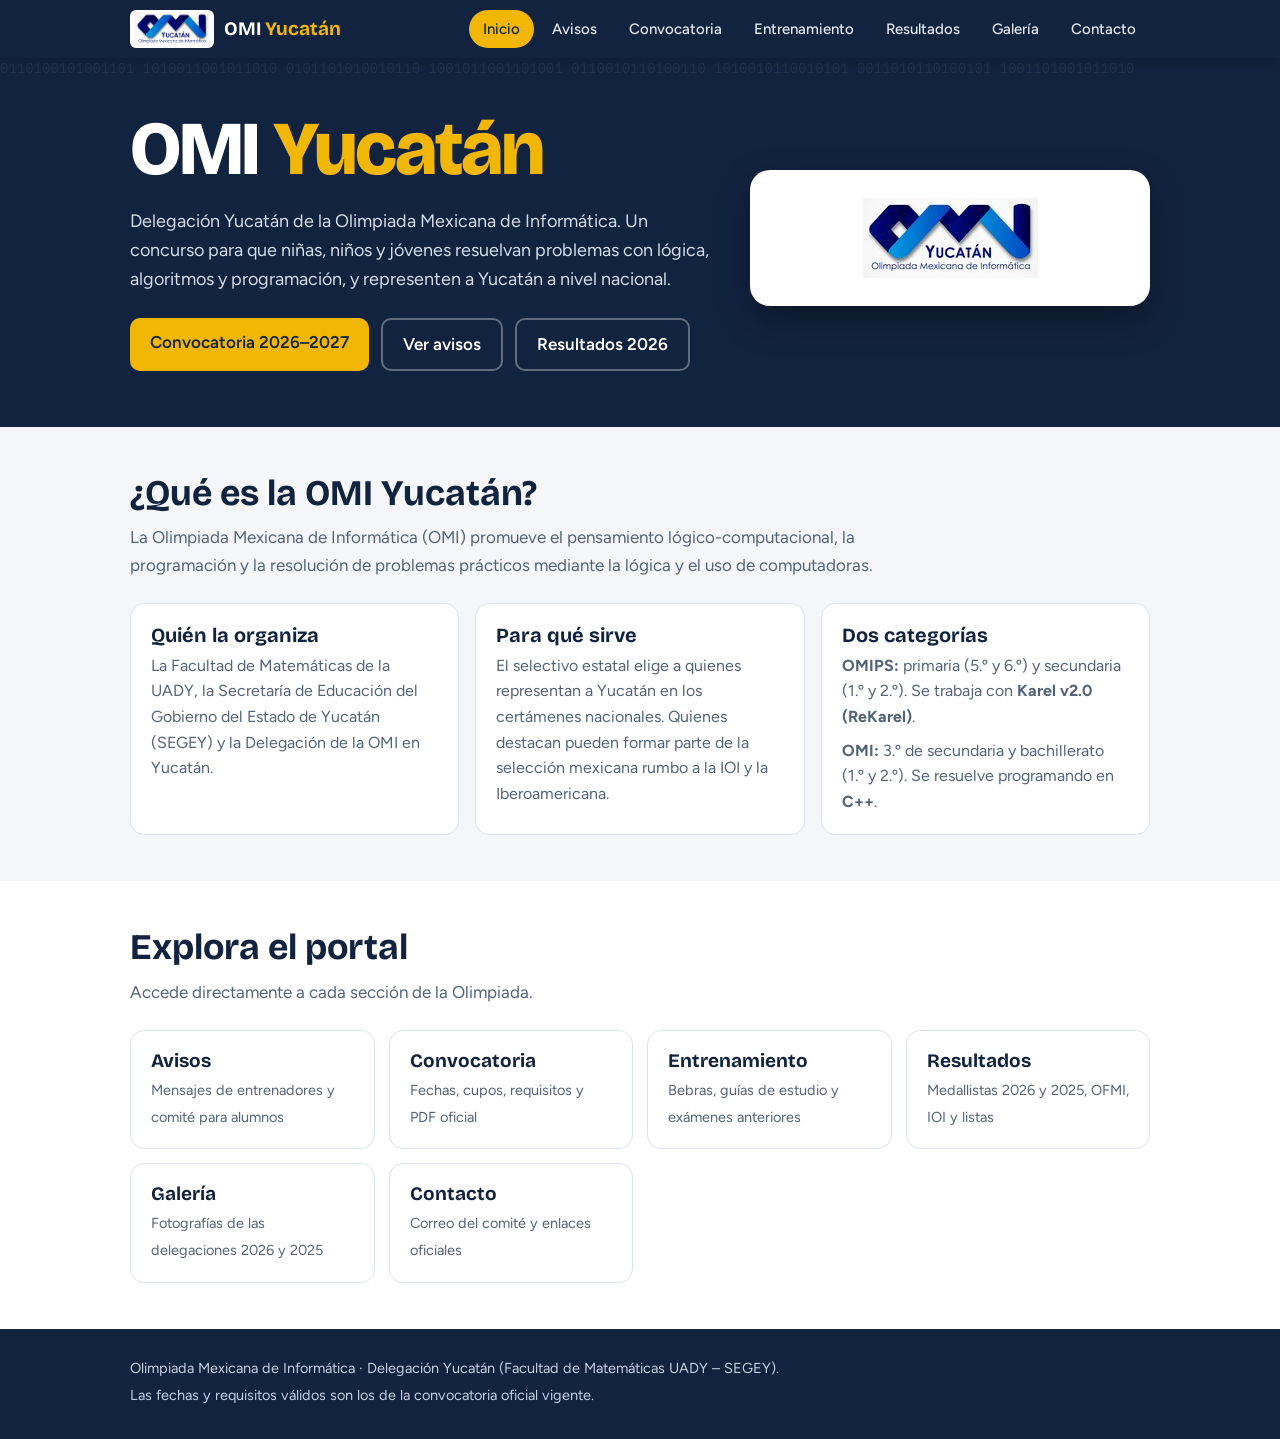
==== commit 9caba266: "v2 multipagina" ====
--- a/index.html
+++ b/index.html
@@ -3,408 +3,91 @@
 <head>
   <meta charset="utf-8">
   <meta name="viewport" content="width=device-width, initial-scale=1, viewport-fit=cover">
-  <title>OMI Yucatán · Olimpiada Mexicana de Informática en Yucatán</title>
-  <meta name="description" content="Sitio oficial de la Olimpiada Mexicana de Informática, Delegación Yucatán. Convocatoria 2026-2027, avisos, recursos de entrenamiento, resultados y galería.">
+  <title>Inicio · OMI Yucatán</title>
+  <meta name="description" content="Olimpiada Mexicana de Informática, Delegación Yucatán.">
   <link rel="stylesheet" href="https://fonts.googleapis.com/css2?family=Bricolage+Grotesque:wght@500;700;800&family=Figtree:wght@400;500;600&display=swap">
   <link rel="stylesheet" href="css/styles.css">
 </head>
-<body id="inicio">
-
-<nav aria-label="Secciones principales">
+<body>
+<nav aria-label="Navegación principal">
   <div class="wrap">
-    <a class="brand-text" href="#inicio">OMI <span>Yucatán</span></a>
-    <a href="#avisos">Avisos</a>
-    <a href="#convocatoria">Convocatoria</a>
-    <a href="#fechas">Fechas</a>
-    <a href="#requisitos">Requisitos</a>
-    <a href="#entrenar">Entrenamiento</a>
-    <a href="#resultados">Resultados</a>
-    <a href="#galeria">Galería</a>
-    <a href="#historia">Cifras</a>
-    <a href="#contacto">Contacto</a>
+    <a class="brand" href="index.html">
+      <img src="Galeria/Logo.jpg" alt="Logo OMI Yucatán">
+      <span>OMI <b>Yucatán</b></span>
+    </a>
+    <div class="nav-links">
+      <a href="index.html" class="active">Inicio</a>
+      <a href="avisos.html">Avisos</a>
+      <a href="convocatoria.html">Convocatoria</a>
+      <a href="entrenamiento.html">Entrenamiento</a>
+      <a href="resultados.html">Resultados</a>
+      <a href="galeria.html">Galería</a>
+      <a href="contacto.html">Contacto</a>
+    </div>
   </div>
 </nav>
-
-<header class="hero">
-  <div class="bits" aria-hidden="true">0110100101001101 1010011001011010 0101101010010110 1001011001101001 0110010110100110 1010010110010101 0011010110100101 1001101001011010 0110100101001101 1010011001011010 0101101010010110 1001011001101001</div>
-  <div class="wrap hero-grid">
-    <div>
-      <h1>OMI <span>Yucatán</span></h1>
-      <p>Delegación Yucatán de la Olimpiada Mexicana de Informática. Un concurso para que niñas, niños y jóvenes resuelvan problemas con lógica, algoritmos y programación, y representen a Yucatán a nivel nacional.</p>
-      <div class="btns">
-        <a class="btn" href="#convocatoria">Convocatoria 2026–2027</a>
-        <a class="btn alt" href="#avisos">Ver avisos</a>
-        <a class="btn alt" href="#resultados">Resultados 2026</a>
+<main>
+  <header class="hero">
+    <div class="bits" aria-hidden="true">0110100101001101 1010011001011010 0101101010010110 1001011001101001 0110010110100110 1010010110010101 0011010110100101 1001101001011010</div>
+    <div class="wrap hero-grid">
+      <div>
+        <h1>OMI <span>Yucatán</span></h1>
+        <p>Delegación Yucatán de la Olimpiada Mexicana de Informática. Un concurso para que niñas, niños y jóvenes resuelvan problemas con lógica, algoritmos y programación, y representen a Yucatán a nivel nacional.</p>
+        <div class="btns">
+          <a class="btn" href="convocatoria.html">Convocatoria 2026–2027</a>
+          <a class="btn alt" href="avisos.html">Ver avisos</a>
+          <a class="btn alt" href="resultados.html">Resultados 2026</a>
+        </div>
+      </div>
+      <div class="hero-logo-box">
+        <img src="Galeria/Logo.jpg" alt="Logo oficial de la Olimpiada Mexicana de Informática en Yucatán">
       </div>
     </div>
-    <div class="hero-card">
-      <h3>Ciclo Escolar 2026–2027</h3>
-      <p>Convocatoria oficial publicada por la SEGEY y la Facultad de Matemáticas de la UADY para primaria, secundaria y bachillerato.</p>
-      <a class="btn" href="Documentos/Convocatorias/ConvocatoriaOMI_2026_2027.pdf" target="_blank" rel="noopener">Descargar convocatoria (PDF)</a>
-    </div>
-  </div>
-</header>
+  </header>
 
-<!-- NUEVA SECCIÓN DE AVISOS -->
-<section id="avisos" class="alt">
-  <div class="wrap">
-    <h2>Avisos importantes</h2>
-    <p class="lead">Comunicados oficiales recientes de la Delegación Yucatán de la OMI.</p>
-
-    <div class="avisos-grid">
-      <article class="aviso destacado">
-        <div class="aviso-meta">
-          <span class="badge teal">Resultados 2026</span>
-          <span>Octubre 2026</span>
+  <section>
+    <div class="wrap">
+      <h2>¿Qué es la OMI Yucatán?</h2>
+      <p class="lead">La Olimpiada Mexicana de Informática (OMI) promueve el pensamiento lógico-computacional, la programación y la resolución de problemas prácticos mediante la lógica y el uso de computadoras.</p>
+      <div class="grid">
+        <div class="card">
+          <h3>Quién la organiza</h3>
+          <p>La Facultad de Matemáticas de la UADY, la Secretaría de Educación del Gobierno del Estado de Yucatán (SEGEY) y la Delegación de la OMI en Yucatán.</p>
         </div>
-        <h3>Yucatán obtiene 3.er lugar nacional en la 31.ª OMI y medallas en OMIPS</h3>
-        <p>Del 9 al 12 de octubre de 2026 en Pachuca, Hidalgo, la Delegación Yucateca conquistó medallas de oro, plata y bronce en OMI y OMIPS, logrando el tercer lugar nacional por estados. <a href="#resultados">Ver lista completa de medallistas</a>.</p>
-      </article>
-
-      <article class="aviso">
-        <div class="aviso-meta">
-          <span class="badge">Convocatoria activa</span>
-          <span>Ciclo 2026–2027</span>
+        <div class="card">
+          <h3>Para qué sirve</h3>
+          <p>El selectivo estatal elige a quienes representan a Yucatán en los certámenes nacionales. Quienes destacan pueden formar parte de la selección mexicana rumbo a la IOI y la Iberoamericana.</p>
         </div>
-        <h3>¡Participa en la Olimpiada Estatal de Informática 2026–2027!</h3>
-        <p>Sigue las fechas de Fase 1, Fase 2 y Fase Estatal. Recuerda que los registros de cada escuela se realizan únicamente en las fechas señaladas sin prórroga. <a href="#fechas">Consultar calendario</a>.</p>
-      </article>
-
-      <article class="aviso">
-        <div class="aviso-meta">
-          <span class="badge">Internacional</span>
-          <span>Agosto 2026</span>
+        <div class="card">
+          <h3>Dos categorías</h3>
+          <p><b>OMIPS:</b> primaria (5.º y 6.º) y secundaria (1.º y 2.º). Se trabaja con <b>Karel v2.0 (ReKarel)</b>.</p>
+          <p><b>OMI:</b> 3.º de secundaria y bachillerato (1.º y 2.º). Se resuelve programando en <b>C++</b>.</p>
         </div>
-        <h3>Yucatán en la IOI 2026 (Tashkent, Uzbekistán)</h3>
-        <p>Felicitamos a <b>Joseph Jael Tenorio Canul</b> por ser seleccionado como integrante de la Delegación Mexicana en la Olimpiada Internacional de Informática 2026.</p>
-      </article>
-    </div>
-  </div>
-</section>
-
-<section style="padding-bottom:20px">
-  <div class="wrap">
-    <h2>¿Qué buscas?</h2>
-    <p class="lead">Elige un tema y ve directo a él.</p>
-    <ul class="toc">
-      <li><a href="#avisos"><b>Avisos importantes</b><span>Comunicados recientes</span></a></li>
-      <li><a href="#que-es"><b>Qué es la OMI</b><span>Organizadores y categorías</span></a></li>
-      <li><a href="#convocatoria"><b>Convocatoria 2026–2027</b><span>Quién puede participar y PDF</span></a></li>
-      <li><a href="#fechas"><b>Fechas importantes</b><span>Fases, registros y resultados</span></a></li>
-      <li><a href="#seleccion"><b>Cupos de preselección</b><span>Cuántos pasan por nivel</span></a></li>
-      <li><a href="#requisitos"><b>Requisitos y bases</b><span>Documentos y reglas</span></a></li>
-      <li><a href="#entrenar"><b>Recursos para entrenar</b><span>Bebras, temas y exámenes</span></a></li>
-      <li><a href="#resultados"><b>Resultados 2026 y 2025</b><span>OMI, OMIPS, OFMI e IOI</span></a></li>
-      <li><a href="#galeria"><b>Galería</b><span>Fotos 2026 y 2025</span></a></li>
-      <li><a href="#contacto"><b>Contacto y enlaces</b><span>Dudas y sitios oficiales</span></a></li>
-    </ul>
-  </div>
-</section>
-
-<section id="que-es">
-  <div class="wrap">
-    <h2>¿Qué es la OMI Yucatán?</h2>
-    <p class="lead">La Olimpiada Mexicana de Informática (OMI) promueve el pensamiento lógico-computacional, la programación y la resolución de problemas prácticos mediante la lógica y el uso de computadoras.</p>
-    <div class="grid">
-      <div class="card">
-        <h3>Quién la organiza</h3>
-        <p>La Facultad de Matemáticas de la UADY, la Secretaría de Educación del Gobierno del Estado de Yucatán (SEGEY) y la Delegación de la OMI en Yucatán.</p>
-      </div>
-      <div class="card">
-        <h3>Para qué sirve</h3>
-        <p>El selectivo estatal elige a quienes representan a Yucatán en los certámenes nacionales. Quienes destacan pueden formar parte de la selección mexicana rumbo a la IOI y la Iberoamericana.</p>
-      </div>
-      <div class="card">
-        <h3>Dos categorías</h3>
-        <p><b>OMIPS:</b> primaria (5.º y 6.º) y secundaria (1.º y 2.º). Se trabaja con <b>Karel v2.0 (ReKarel)</b>.</p>
-        <p><b>OMI:</b> 3.º de secundaria y bachillerato (1.º y 2.º). Se resuelve programando en <b>C++</b>.</p>
       </div>
     </div>
-  </div>
-</section>
+  </section>
 
-<section id="convocatoria" class="alt">
-  <div class="wrap">
-    <h2>Convocatoria 2026–2027</h2>
-    <p class="lead">Olimpiada Estatal de Informática Yucatán, ciclo escolar 2026–2027. Publicada el 15 de septiembre de 2026 para elegir a quienes representarán a Yucatán en los certámenes nacionales de 2027.</p>
-    <div class="grid">
-      <div class="card">
-        <h3>¿Quién puede participar?</h3>
-        <p>Estudiantes de 5.º y 6.º de primaria, 1.º a 3.º de secundaria y 1.º y 2.º de bachillerato.</p>
-        <p>Mexicanas o mexicanos por nacimiento o naturalización, inscritos en una escuela pública o privada de Yucatán en 2026–2027, nacidos después del 1 de julio de 2008.</p>
-      </div>
-      <div class="card">
-        <h3>¿Dónde se inscribe?</h3>
-        <p>Fase 1 y Fase 2 se aplican en cada escuela. La escuela registra a sus seleccionados en el sistema en línea que proporciona la Facultad de Matemáticas. No se aceptan registros extemporáneos.</p>
-      </div>
-      <div class="card">
-        <h3>Documentos de convocatoria</h3>
-        <ul class="pdf-list">
-          <li><a href="Documentos/Convocatorias/ConvocatoriaOMI_2026_2027.pdf" target="_blank" rel="noopener">📄 Convocatoria OMI 2026–2027 (Vigente)</a></li>
-          <li><a href="Documentos/Convocatorias/ConvocatoriaOMI_2025-2026.pdf" target="_blank" rel="noopener">📄 Convocatoria OMI 2025–2026</a></li>
-          <li><a href="Documentos/Convocatorias/ConvocatoriaOMI_2024_2025.pdf" target="_blank" rel="noopener">📄 Convocatoria OMI 2024–2025</a></li>
-        </ul>
+  <section class="alt">
+    <div class="wrap">
+      <h2>Explora el portal</h2>
+      <p class="lead">Accede directamente a cada sección de la Olimpiada.</p>
+      <div class="nav-cards">
+        <a class="nav-card" href="avisos.html"><b>Avisos</b><span>Mensajes de entrenadores y comité para alumnos</span></a>
+        <a class="nav-card" href="convocatoria.html"><b>Convocatoria</b><span>Fechas, cupos, requisitos y PDF oficial</span></a>
+        <a class="nav-card" href="entrenamiento.html"><b>Entrenamiento</b><span>Bebras, guías de estudio y exámenes anteriores</span></a>
+        <a class="nav-card" href="resultados.html"><b>Resultados</b><span>Medallistas 2026 y 2025, OFMI, IOI y listas</span></a>
+        <a class="nav-card" href="galeria.html"><b>Galería</b><span>Fotografías de las delegaciones 2026 y 2025</span></a>
+        <a class="nav-card" href="contacto.html"><b>Contacto</b><span>Correo del comité y enlaces oficiales</span></a>
       </div>
     </div>
+  </section>
+</main>
+<footer>
+  <div class="wrap">
+    <p>Olimpiada Mexicana de Informática · Delegación Yucatán (Facultad de Matemáticas UADY – SEGEY).</p>
+    <p>Las fechas y requisitos válidos son los de la convocatoria oficial vigente.</p>
   </div>
-</section>
-
-<section id="fechas">
-  <div class="wrap">
-    <h2>Fechas importantes</h2>
-    <p class="lead">Las fechas pasadas se marcan automáticamente y se resalta la siguiente etapa.</p>
-    <ol class="tl" id="tl">
-      <li data-date="2026-10-16"><span class="d">16 de octubre de 2026</span><b>Fase 1: examen escrito</b><small>En cada escuela. Cada escuela califica y elige hasta 5 alumnas y 5 alumnos por grado.</small></li>
-      <li data-date="2026-10-23"><span class="d">23 de octubre de 2026, 23:59 h</span><b>Cierre de registro de seleccionados</b><small>En el sistema en línea. Sin prórroga.</small></li>
-      <li data-date="2026-11-25"><span class="d">25 de noviembre de 2026</span><b>Fase 2: examen escrito</b><small>En cada escuela, con la prueba que envía la Facultad de Matemáticas por la SEGEY.</small></li>
-      <li data-date="2026-11-30"><span class="d">30 de noviembre de 2026, 23:59 h</span><b>Cierre de registro de respuestas</b><small>La escuela captura las respuestas de cada participante en el formulario.</small></li>
-      <li data-date="2026-12-14"><span class="d">14 de diciembre de 2026</span><b>Resultados de la Fase 2</b><small>Hasta 30 participantes por grado pasan a la Fase Estatal. Se publican en los medios oficiales de la SEGEY.</small></li>
-      <li data-date="2027-01-23"><span class="d">23 de enero de 2027, 10:00 h</span><b>Fase Estatal: examen escrito</b><small>Sede: Facultad de Matemáticas, UADY.</small></li>
-      <li data-date="2027-02-09"><span class="d">9 de febrero de 2027</span><b>Lista de preseleccionados de Yucatán</b><small>Se publica en los medios oficiales de la SEGEY y de la Facultad de Matemáticas.</small></li>
-      <li data-date="2027-03-27"><span class="d">27 de marzo de 2027 (sábado)</span><b>Límite para entregar documentos</b><small>En físico, en la Facultad de Matemáticas.</small></li>
-    </ol>
-  </div>
-</section>
-
-<section id="seleccion" class="alt">
-  <div class="wrap">
-    <h2>Cupos de preselección</h2>
-    <p class="lead">El 9 de febrero de 2027 se publica la lista de 70 preseleccionados: 40 de OMIPS y 30 de OMI.</p>
-    <div class="scroll">
-      <table>
-        <thead>
-          <tr><th>Grupo</th><th>Nivel</th><th>Cupos</th></tr>
-        </thead>
-        <tbody>
-          <tr><td rowspan="2"><b>OMIPS</b><br>Primaria y Secundaria</td><td>Primaria</td><td>20</td></tr>
-          <tr><td>1.º y 2.º de secundaria</td><td>20</td></tr>
-          <tr><td rowspan="2"><b>OMI</b></td><td>3.º de secundaria</td><td>10</td></tr>
-          <tr><td>Preparatoria</td><td>20</td></tr>
-        </tbody>
-      </table>
-    </div>
-    <p class="lead" style="margin-top:16px">Los preseleccionados siguen el proceso de entrenamiento de la Facultad de Matemáticas. De ahí sale la selección que representa a Yucatán en las competencias nacionales.</p>
-  </div>
-</section>
-
-<section id="requisitos">
-  <div class="wrap">
-    <h2>Requisitos y bases</h2>
-    <p class="lead">Toca cada punto para abrirlo.</p>
-    <details open>
-      <summary>Documentos de los preseleccionados</summary>
-      <div class="in">
-        <p>Se entregan en físico en la Facultad de Matemáticas, a más tardar el sábado 27 de marzo de 2027:</p>
-        <p>• Constancia escolar con nombre del estudiante, institución y grado. No necesita fotografía.</p>
-        <p>• Acta de nacimiento que acredite la nacionalidad mexicana por nacimiento o naturalización.</p>
-        <p>Faltar a la entrega de algún documento es motivo de descalificación.</p>
-      </div>
-    </details>
-    <details>
-      <summary>Fase 1 y Fase 2: cómo funcionan</summary>
-      <div class="in">
-        <p>La Facultad de Matemáticas entrega las pruebas a través de la SEGEY. La dirección de cada escuela debe dar oportunidad de presentar la prueba a cualquier estudiante de los grados convocados.</p>
-        <p>Para impulsar a las mujeres en áreas STEM, cada escuela elige hasta 5 alumnas y 5 alumnos con los puntajes más altos por grado.</p>
-        <p>En la Fase 2 la Facultad califica y selecciona hasta 30 participantes por grado. Si hay empate en puntaje, se incluye a todas y todos los empatados.</p>
-      </div>
-    </details>
-    <details>
-      <summary>Desempate en la Fase Estatal</summary>
-      <div class="in"><p>Si hay empate, gana quien entregó primero su examen a la persona aplicadora.</p></div>
-    </details>
-    <details>
-      <summary>Contenidos de los exámenes</summary>
-      <div class="in"><p>Los diseña la Facultad de Matemáticas de la UADY y los revisa el Comité Estatal de la Olimpiada de Informática Yucatán. Evalúan conocimientos y habilidades según el perfil de los concursos nacionales.</p></div>
-    </details>
-    <details>
-      <summary>Premios y revisión de resultados</summary>
-      <div class="in">
-        <p>En cada etapa, las autoridades educativas o escolares deciden el tipo y número de premios, y el reconocimiento a profesoras, profesores y directivos.</p>
-        <p>Los resultados son definitivos y no se admite recurso alguno.</p>
-      </div>
-    </details>
-    <details>
-      <summary>Protección de datos y casos no previstos</summary>
-      <div class="in">
-        <p>Los datos de las y los participantes son confidenciales conforme a la normatividad vigente.</p>
-        <p>Los casos no previstos los resuelve el Comité Estatal de la Olimpiada de Informática Yucatán con la Facultad de Matemáticas de la UADY.</p>
-      </div>
-    </details>
-  </div>
-</section>
-
-<section id="entrenar" class="alt">
-  <div class="wrap">
-    <h2>Recursos para entrenar</h2>
-    <p class="lead">Practica con material de pensamiento computacional y exámenes reales de ediciones anteriores.</p>
-    <div class="grid">
-      <div class="card">
-        <h3>Repositorio de Bebras</h3>
-        <p>Problemas interactivos de pensamiento computacional para entrenar desde casa.</p>
-        <ul class="pdf-list">
-          <li><a href="https://bebras.mx/generales" target="_blank" rel="noopener">🌐 Ir a bebras.mx/generales</a></li>
-        </ul>
-      </div>
-
-      <div class="card">
-        <h3>Pensamiento computacional</h3>
-        <ul class="pdf-list">
-          <li><a href="Documentos/Recursos/Tema 1.1_Pensamiento Computacional.pdf" target="_blank" rel="noopener">📄 Tema 1.1: Pensamiento Computacional</a></li>
-          <li><a href="Documentos/Recursos/Tema 1.2_Resolución de Problemas y Descomposición.pdf" target="_blank" rel="noopener">📄 Tema 1.2: Resolución de Problemas</a></li>
-          <li><a href="Documentos/Recursos/Tema 1.3_Abstracción y Modelado.pdf" target="_blank" rel="noopener">📄 Tema 1.3: Abstracción y Modelado</a></li>
-          <li><a href="Documentos/Recursos/Tema 1.4_Evaluación de una Solución.pdf" target="_blank" rel="noopener">📄 Tema 1.4: Evaluación de una Solución</a></li>
-        </ul>
-      </div>
-
-      <div class="card">
-        <h3>Exámenes aplicados en 2025</h3>
-        <ul class="pdf-list">
-          <li><a href="Documentos/Recursos/ExamenOMI_Escolar.pdf" target="_blank" rel="noopener">📄 Examen OMI Escolar (Fase I)</a></li>
-          <li><a href="Documentos/Recursos/ExamenOMIPS_Escolar.pdf" target="_blank" rel="noopener">📄 Examen OMIPS Escolar (Fase I)</a></li>
-          <li><a href="Documentos/Recursos/ExamenOMI_Estatal.pdf" target="_blank" rel="noopener">📄 Examen OMI Estatal (Fase II)</a></li>
-          <li><a href="Documentos/Recursos/ExamenOMIPS_Estatal.pdf" target="_blank" rel="noopener">📄 Examen OMIPS Estatal (Fase II)</a></li>
-        </ul>
-      </div>
-
-      <div class="card">
-        <h3>Exámenes Fase II (2025–2026)</h3>
-        <ul class="pdf-list">
-          <li><a href="Documentos/Recursos/PRIMARIA-FASE2-2025-2026.pdf" target="_blank" rel="noopener">📄 Primaria · Fase II</a></li>
-          <li><a href="Documentos/Recursos/SECUNDARIA-FASE2-2025-2026.pdf" target="_blank" rel="noopener">📄 Secundaria · Fase II</a></li>
-          <li><a href="Documentos/Recursos/PREPARATORIA-FASE2-2025-2026.pdf" target="_blank" rel="noopener">📄 Preparatoria · Fase II</a></li>
-        </ul>
-      </div>
-    </div>
-  </div>
-</section>
-
-<section id="resultados">
-  <div class="wrap">
-    <h2>Resultados 2026</h2>
-    <p class="lead">31.ª Olimpiada Mexicana de Informática, del 9 al 12 de octubre de 2026 en Pachuca, Hidalgo, con estudiantes de 25 estados. Yucatán conquistó medallas de oro, plata y bronce y obtuvo el <b>tercer lugar (bronce) en la clasificación nacional por estados</b>.</p>
-
-    <h3 class="subh">OMI 2026 · 99 competidores de 25 estados</h3>
-    <div class="people">
-      <div class="person"><div class="av">MS</div><div><b>Matías Speelman Miranda</b><span>Escuela Siglo XXI</span><br><span class="medal">Medalla de oro</span></div></div>
-      <div class="person"><div class="av plata">VV</div><div><b>Víctor Gerardo Vázquez Basto</b><span>Secundaria Estatal No. 18 República de México</span><br><span class="medal">Medalla de plata</span></div></div>
-      <div class="person"><div class="av bronce">JC</div><div><b>Javier Jamil Canul Arvez</b><span>Escuela Preparatoria Dos de la UADY</span><br><span class="medal">Medalla de bronce</span></div></div>
-      <div class="person"><div class="av bronce">DR</div><div><b>David Andrés Ruz González</b><span>Centro Educativo Piaget</span><br><span class="medal">Medalla de bronce</span></div></div>
-    </div>
-
-    <h3 class="subh">OMIPS 2026 · 11.ª edición · 32 competidores de 13 estados</h3>
-    <div class="people">
-      <div class="person"><div class="av">HS</div><div><b>Héctor Iván Santillán Espinosa</b><span>Primaria Sara Buenfil</span><br><span class="medal">Medalla de oro</span></div></div>
-      <div class="person"><div class="av plata">AP</div><div><b>Axel Miguel Pacheco San Martín</b><span>Colegio Jenaro Rodríguez Correa</span><br><span class="medal">Medalla de plata</span></div></div>
-      <div class="person"><div class="av bronce">SR</div><div><b>Sebastián Uriel Rodríguez Segovia</b><span>Secundaria José Montes de Oca</span><br><span class="medal">Medalla de bronce</span></div></div>
-      <div class="person"><div class="av mencion">EV</div><div><b>Eren Isaac Vázquez Basto</b><span>Primaria Ricardo López Méndez</span><br><span class="medal">Mención honorífica</span></div></div>
-    </div>
-
-    <h3 class="subh">5.ª Olimpiada Femenil Mexicana de Informática (OFMI 2026)</h3>
-    <p class="lead" style="margin-bottom:14px">Realizada el 27 de junio de 2026 a nivel nacional.</p>
-    <div class="people">
-      <div class="person"><div class="av">MV</div><div><b>Mónica Alejandra Vecino Ojeda</b><span>Preparatoria Uno UADY</span><br><span class="medal">Medalla de oro</span></div></div>
-      <div class="person"><div class="av plata">CL</div><div><b>Camila López Tuz</b><span>Colegio Tizimín</span><br><span class="medal">Medalla de plata</span></div></div>
-      <div class="person"><div class="av plata">DC</div><div><b>Dionne Patricia Cano Euan</b><span>Preparatoria Uno UADY</span><br><span class="medal">Medalla de plata</span></div></div>
-      <div class="person"><div class="av bronce">AN</div><div><b>Alejandra Gabriela Noh Acosta</b><span>Preparatoria Uno UADY</span><br><span class="medal">Medalla de bronce</span></div></div>
-    </div>
-
-    <h3 class="subh">Acompañamiento, entrenadores y listas oficiales 2026</h3>
-    <div class="grid">
-      <div class="card">
-        <h3>Acompañamiento y entrenadores</h3>
-        <p>La Delegación 2026 estuvo acompañada por el <b>Dr. José Luis López Martínez</b> (FMAT UADY), la <b>Mtra. Tatiana Escamilla Cerón</b> (SEGEY), y los estudiantes de Ciencias de la Computación UADY <b>Manuel Yahir Basto Martín</b> y <b>Cristhian Leonel Ramírez Couoh</b> como representantes del equipo de entrenadores.</p>
-      </div>
-      <div class="card">
-        <h3>Listas oficiales de selectivos 2026</h3>
-        <ul class="pdf-list">
-          <li><a href="Documentos/Resultados/Preseleccion_Yucatan_2026.pdf" target="_blank" rel="noopener">📄 Preselección de Yucatán 2026</a></li>
-          <li><a href="Documentos/Resultados/ListaSeleccionadosOMIPS2026.pdf" target="_blank" rel="noopener">📄 Seleccionados OMIPS 2026</a></li>
-          <li><a href="Documentos/Resultados/OMI Yucatan 2026 - Seleccionados.pdf" target="_blank" rel="noopener">📄 Primer Selectivo OMI Yucatán 2026</a></li>
-          <li><a href="Documentos/Resultados/2selectivo.pdf" target="_blank" rel="noopener">📄 Segundo Selectivo OMI Yucatán 2026</a></li>
-        </ul>
-      </div>
-    </div>
-
-    <h3 class="subh">OMI 2025 · Guadalajara, Jalisco</h3>
-    <p class="lead" style="margin-bottom:14px">Tres medallas de oro y dos de bronce: segundo lugar nacional por estados, el mejor resultado histórico de Yucatán en la competencia.</p>
-    <div class="people">
-      <div class="person"><div class="av">JT</div><div><b>Joseph Jael Tenorio Canul</b><span>Seleccionado mexicano IOI 2026</span><br><span class="medal">Medalla de oro</span></div></div>
-      <div class="person"><div class="av">BM</div><div><b>Boris Daniel Martínez Millán</b><br><span class="medal">Medalla de oro</span></div></div>
-      <div class="person"><div class="av">VV</div><div><b>Víctor Gerardo Vázquez Basto</b><br><span class="medal">Medalla de oro</span></div></div>
-      <div class="person"><div class="av bronce">MS</div><div><b>Matías Noé Speelman Miranda</b><br><span class="medal">Medalla de bronce</span></div></div>
-      <div class="person"><div class="av bronce">AP</div><div><b>Alberto Alejandro Pech Can</b><span>Cobay Progreso</span><br><span class="medal">Medalla de bronce</span></div></div>
-    </div>
-  </div>
-</section>
-
-<section id="galeria" class="alt">
-  <div class="wrap">
-    <h2>Galería</h2>
-    <p class="lead">Momentos de la OMI en Yucatán: selectivos, entrenamientos, ceremonias y competencias nacionales.</p>
-    <div class="gallery-tabs">
-      <button class="tab-btn active" type="button" data-year="2026">Edición 2026</button>
-      <button class="tab-btn" type="button" data-year="2025">Edición 2025</button>
-      <button class="tab-btn" type="button" data-year="all">Todas</button>
-    </div>
-    <div class="gallery" id="gallery"></div>
-  </div>
-</section>
-
-<section id="historia">
-  <div class="wrap">
-    <h2>Yucatán en cifras</h2>
-    <p class="lead">Edición estatal 2026: participación histórica, reconocida en ceremonia el 27 de marzo de 2026 en el Aula Magna de la Facultad de Ingeniería de la UADY.</p>
-    <div class="stats">
-      <div class="stat"><b>67,723</b><span>estudiantes participaron en 2026</span></div>
-      <div class="stat"><b>55 %</b><span>de los participantes fueron mujeres</span></div>
-      <div class="stat"><b>101</b><span>ganadores estatales tras tres fases</span></div>
-      <div class="stat"><b>22 de 30</b><span>ediciones nacionales con presencia de Yucatán</span></div>
-    </div>
-    <p class="lead" style="margin-top:20px">En las 22 ediciones nacionales en las que ha participado (al corte de marzo de 2026), Yucatán suma 8 medallas de oro, 18 de plata y 27 de bronce. La participación estatal pasó de poco más de 55 mil estudiantes en 2025 a más de 67 mil en 2026.</p>
-  </div>
-</section>
-
-<section id="contacto" class="band">
-  <div class="wrap">
-    <h2>Contacto</h2>
-    <p class="lead">Para dudas sobre la convocatoria, entrenamientos o el proceso de selección.</p>
-    <div class="contact">
-      <div class="links" style="display:block">
-        <a href="mailto:omiyuc2025@gmail.com"><b>omiyuc2025@gmail.com</b><span>Correo oficial del comité estatal</span></a>
-      </div>
-      <div class="links" style="display:block">
-        <a href="https://www.matematicas.uady.mx/" target="_blank" rel="noopener"><b>Facultad de Matemáticas UADY</b><span>matematicas.uady.mx</span></a>
-      </div>
-      <div class="card" style="background:#ffffff12;border-color:#ffffff2e;color:#fff">
-        <p style="color:#d4dcea"><b style="color:#fff">Dr. Francisco Madera Ramírez</b><br>Facultad de Matemáticas, UADY</p>
-      </div>
-    </div>
-
-    <h2 style="margin-top:44px">Enlaces oficiales</h2>
-    <p class="lead">Todo lo oficial en un solo lugar.</p>
-    <div class="links">
-      <a href="https://omiyucatan.uady.mx/omi-inicio" target="_blank" rel="noopener"><b>Portal OMI Yucatán</b><span>omiyucatan.uady.mx</span></a>
-      <a href="https://www.olimpiadadeinformatica.org.mx/" target="_blank" rel="noopener"><b>OMI Nacional</b><span>Registro y exámenes nacionales</span></a>
-      <a href="https://www.facebook.com/omiyucatan" target="_blank" rel="noopener"><b>Facebook de la Delegación</b><span>Avisos y pláticas informativas</span></a>
-      <a href="https://www.matematicas.uady.mx/" target="_blank" rel="noopener"><b>Facultad de Matemáticas UADY</b><span>matematicas.uady.mx</span></a>
-      <a href="http://educacion.yucatan.gob.mx" target="_blank" rel="noopener"><b>SEGEY</b><span>Convocatorias y resultados</span></a>
-      <a href="https://bebras.mx/generales" target="_blank" rel="noopener"><b>Bebras México</b><span>Problemas para entrenar</span></a>
-    </div>
-  </div>
-</section>
-
-<footer>
-  <div class="wrap">Olimpiada Mexicana de Informática · Delegación Yucatán (UADY – SEGEY). Las fechas y requisitos válidos son los de la convocatoria oficial vigente.</div>
 </footer>
-
-<div class="lb" id="lb" role="dialog" aria-label="Foto ampliada">
-  <button id="lbx" type="button" aria-label="Cerrar">×</button>
-  <img id="lbi" alt="">
-  <p id="lbc"></p>
-</div>
-
-<a class="top" href="#inicio" aria-label="Volver arriba">Subir</a>
-
 <script src="js/main.js"></script>
 </body>
-</html>
+</html>
--- a/css/styles.css
+++ b/css/styles.css
@@ -10,9 +10,6 @@
   --oro: #e0a800;
   --plata: #8a97a8;
   --bronce: #b86b2d;
-  box-sizing: border-box;
-  padding-top: env(safe-area-inset-top, 0px);
-  padding-bottom: env(safe-area-inset-bottom, 0px);
 }
 
 @media (prefers-color-scheme: dark) {
@@ -27,23 +24,12 @@
   }
 }
 
-:root[data-theme="dark"] {
-  --bg: #0c1627;
-  --surface: #14233b;
-  --ink: #eef2f8;
-  --muted: #a7b4c9;
-  --navy: #0a1424;
-  --line: #243652;
-  --teal: #3cc4c2;
-}
-
-html {
-  scroll-padding-top: calc(env(safe-area-inset-top, 0px) + 64px);
-  scroll-behavior: smooth;
-}
-
 * {
   box-sizing: border-box;
+}
+
+html {
+  scroll-behavior: smooth;
 }
 
 body {
@@ -51,6 +37,13 @@
   background: var(--bg);
   color: var(--ink);
   font: 400 17px/1.6 "Figtree", system-ui, -apple-system, sans-serif;
+  min-height: 100vh;
+  display: flex;
+  flex-direction: column;
+}
+
+main {
+  flex: 1;
 }
 
 h1, h2, h3 {
@@ -64,7 +57,7 @@
 }
 
 .wrap {
-  max-width: 1040px;
+  max-width: 1060px;
   margin: 0 auto;
   padding: 0 20px;
 }
@@ -72,77 +65,85 @@
 /* Navegación */
 nav {
   position: sticky;
-  top: env(safe-area-inset-top, 0px);
-  z-index: 9;
+  top: 0;
+  z-index: 20;
   background: var(--navy);
   color: #fff;
-  box-shadow: 0 2px 10px #0003;
+  box-shadow: 0 2px 12px #0003;
 }
 
 nav .wrap {
+  display: flex;
+  align-items: center;
+  justify-content: space-between;
+  gap: 16px;
+  padding: 10px 20px;
+  flex-wrap: wrap;
+}
+
+.brand {
+  display: flex;
+  align-items: center;
+  gap: 10px;
+  text-decoration: none;
+  color: #fff;
+  font-family: "Bricolage Grotesque", sans-serif;
+  font-size: 19px;
+  font-weight: 700;
+  flex-shrink: 0;
+}
+
+.brand img {
+  height: 38px;
+  width: auto;
+  border-radius: 6px;
+  background: #fff;
+  padding: 2px 5px;
+  object-fit: contain;
+}
+
+.brand b {
+  color: var(--gold);
+}
+
+.nav-links {
   display: flex;
   gap: 4px;
   overflow-x: auto;
-  padding: 10px 20px;
-  align-items: center;
-}
-
-nav a {
+  align-items: center;
+}
+
+.nav-links a {
   white-space: nowrap;
   text-decoration: none;
-  color: #fff;
-  padding: 6px 13px;
+  color: #e4ebf5;
+  padding: 7px 14px;
   border-radius: 99px;
   font-weight: 500;
   font-size: 15px;
   transition: background 0.15s, color 0.15s;
 }
 
-nav a:hover,
-nav a:focus-visible {
+.nav-links a:hover,
+.nav-links a.active {
   background: var(--gold);
   color: #12233f;
-  outline: none;
-}
-
-.brand-text {
-  font-family: "Bricolage Grotesque", sans-serif;
-  font-weight: 800;
-  font-size: 18px;
-  color: #fff;
-  margin-right: 10px;
-  padding: 6px 10px;
-  border-radius: 8px;
-  background: #ffffff14;
-}
-
-.brand-text span {
-  color: var(--gold);
-}
-
-body::before {
-  content: "";
-  position: fixed;
-  inset: 0 0 auto;
-  height: env(safe-area-inset-top, 0px);
-  background: var(--navy);
-  z-index: 10;
-}
-
-/* Hero */
+}
+
+/* Hero (Inicio) */
 .hero {
   background: var(--navy);
   color: #fff;
   position: relative;
   overflow: hidden;
-  padding: 60px 0 70px;
+  padding: 48px 0 56px;
 }
 
 .bits {
   position: absolute;
   inset: 0;
-  font: 500 15px/1.5 ui-monospace, monospace;
-  opacity: 0.07;
+  font: 500 14px/1.6 ui-monospace, monospace;
+  opacity: 0.06;
   word-break: break-all;
   pointer-events: none;
   user-select: none;
@@ -154,18 +155,18 @@
 
 .hero-grid {
   display: grid;
-  gap: 30px;
-  align-items: center;
-}
-
-@media (min-width: 860px) {
+  gap: 32px;
+  align-items: center;
+}
+
+@media (min-width: 820px) {
   .hero-grid {
-    grid-template-columns: 1.3fr 0.9fr;
+    grid-template-columns: 1.25fr 0.85fr;
   }
 }
 
 .hero h1 {
-  font-size: clamp(48px, 11vw, 96px);
+  font-size: clamp(44px, 8vw, 76px);
   font-weight: 800;
   letter-spacing: -0.03em;
 }
@@ -175,12 +176,52 @@
 }
 
 .hero p {
-  max-width: 36em;
-  font-size: 19px;
+  max-width: 38em;
+  font-size: 18px;
   color: #d4dcea;
-  margin: 16px 0 26px;
-}
-
+  margin: 14px 0 24px;
+}
+
+.hero-logo-box {
+  background: #ffffff;
+  border-radius: 20px;
+  padding: 24px;
+  display: flex;
+  align-items: center;
+  justify-content: center;
+  box-shadow: 0 14px 36px #0005;
+  border: 4px solid #ffffff26;
+}
+
+.hero-logo-box img {
+  max-width: 100%;
+  max-height: 220px;
+  width: auto;
+  height: auto;
+  object-fit: contain;
+  display: block;
+}
+
+/* Encabezado para subpáginas */
+.page-header {
+  background: var(--navy);
+  color: #fff;
+  padding: 38px 0;
+}
+
+.page-header h1 {
+  font-size: clamp(32px, 6vw, 48px);
+  font-weight: 800;
+}
+
+.page-header p {
+  color: #c8d3e6;
+  margin: 8px 0 0;
+  max-width: 44em;
+  font-size: 17px;
+}
+
+/* Botones */
 .btns {
   display: flex;
   flex-wrap: wrap;
@@ -189,7 +230,7 @@
 
 .btn {
   display: inline-block;
-  padding: 12px 22px;
+  padding: 11px 20px;
   border-radius: 10px;
   font-weight: 600;
   text-decoration: none;
@@ -209,33 +250,9 @@
   border: 2px solid #ffffff55;
 }
 
-.btn:focus-visible {
-  outline: 3px solid #fff;
-  outline-offset: 2px;
-}
-
-.hero-card {
-  background: #ffffff10;
-  border: 1px solid #ffffff26;
-  border-radius: 18px;
-  padding: 22px;
-}
-
-.hero-card h3 {
-  color: var(--gold);
-  font-size: 20px;
-  margin-bottom: 10px;
-}
-
-.hero-card p {
-  font-size: 15.5px;
-  margin: 0 0 12px;
-  color: #e3eaf5;
-}
-
 /* Secciones */
 section {
-  padding: 56px 0;
+  padding: 46px 0;
 }
 
 section.alt {
@@ -243,136 +260,22 @@
 }
 
 h2 {
-  font-size: clamp(30px, 6vw, 42px);
-  margin-bottom: 8px;
+  font-size: clamp(26px, 5vw, 36px);
+  margin-bottom: 10px;
 }
 
 h3 {
-  font-size: 22px;
+  font-size: 20px;
   margin-bottom: 6px;
 }
 
 .lead {
   color: var(--muted);
-  max-width: 44em;
-  margin: 0 0 26px;
-}
-
-/* Índice rápido */
-.toc {
-  display: grid;
-  gap: 12px;
-  grid-template-columns: repeat(auto-fit, minmax(210px, 1fr));
-  padding: 0;
-  margin: 0;
-  list-style: none;
-}
-
-.toc a {
-  display: block;
-  text-decoration: none;
-  color: var(--ink);
-  background: var(--surface);
-  border: 1px solid var(--line);
-  border-radius: 12px;
-  padding: 14px 16px;
-  height: 100%;
-  transition: border-color 0.15s;
-}
-
-.toc a:hover,
-.toc a:focus-visible {
-  border-color: var(--teal);
-  outline: none;
-}
-
-.toc b {
-  display: block;
-  font: 700 18px "Bricolage Grotesque", sans-serif;
-}
-
-.toc span {
-  color: var(--muted);
-  font-size: 14.5px;
-}
-
-/* Avisos */
-.avisos-grid {
-  display: grid;
-  gap: 16px;
-  grid-template-columns: repeat(auto-fit, minmax(290px, 1fr));
-}
-
-.aviso {
-  background: var(--surface);
-  border: 1px solid var(--line);
-  border-left: 6px solid var(--gold);
-  border-radius: 14px;
-  padding: 18px 20px;
-}
-
-.aviso.destacado {
-  border-left-color: var(--teal);
-}
-
-.aviso-meta {
-  display: flex;
-  align-items: center;
-  gap: 8px;
-  margin-bottom: 8px;
-  font-size: 13.5px;
-  color: var(--muted);
-  font-weight: 600;
-}
-
-.badge {
-  display: inline-block;
-  font-size: 12px;
-  font-weight: 700;
-  text-transform: uppercase;
-  letter-spacing: 0.03em;
-  background: var(--gold);
-  color: #12233f;
-  border-radius: 6px;
-  padding: 2px 8px;
-}
-
-.badge.teal {
-  background: var(--teal);
-  color: #fff;
-}
-
-.aviso p {
-  margin: 8px 0 0;
-  color: var(--muted);
-  font-size: 15.5px;
+  max-width: 46em;
+  margin: 0 0 24px;
 }
 
 /* Tarjetas y cuadrículas */
-.stats {
-  display: grid;
-  grid-template-columns: repeat(auto-fit, minmax(170px, 1fr));
-  gap: 14px;
-}
-
-.stat {
-  background: var(--surface);
-  border: 1px solid var(--line);
-  border-radius: 14px;
-  padding: 18px;
-}
-
-.stat b {
-  display: block;
-  font: 800 38px/1 "Bricolage Grotesque", sans-serif;
-  color: var(--teal);
-}
-
-.stat span {
-  color: var(--muted);
-  font-size: 15px;
-}
-
 .grid {
   display: grid;
   gap: 16px;
@@ -382,8 +285,8 @@
 .card {
   background: var(--surface);
   border: 1px solid var(--line);
-  border-radius: 16px;
-  padding: 18px 20px;
+  border-radius: 14px;
+  padding: 20px;
 }
 
 .card p {
@@ -394,6 +297,104 @@
 
 .card p + p {
   margin-top: 8px;
+}
+
+.nav-cards {
+  display: grid;
+  gap: 14px;
+  grid-template-columns: repeat(auto-fit, minmax(220px, 1fr));
+}
+
+.nav-card {
+  display: block;
+  text-decoration: none;
+  color: var(--ink);
+  background: var(--surface);
+  border: 1px solid var(--line);
+  border-radius: 14px;
+  padding: 18px 20px;
+  transition: border-color 0.15s, transform 0.15s;
+}
+
+.nav-card:hover {
+  border-color: var(--teal);
+  transform: translateY(-2px);
+}
+
+.nav-card b {
+  display: block;
+  font: 700 19px "Bricolage Grotesque", sans-serif;
+  margin-bottom: 4px;
+}
+
+.nav-card span {
+  color: var(--muted);
+  font-size: 14.5px;
+}
+
+/* Avisos (Formato Para / De parte de / Mensaje) */
+.avisos-list {
+  display: flex;
+  flex-direction: column;
+  gap: 18px;
+}
+
+.aviso-card {
+  background: var(--surface);
+  border: 1px solid var(--line);
+  border-left: 6px solid var(--gold);
+  border-radius: 14px;
+  padding: 20px 24px;
+}
+
+.aviso-card.urgente {
+  border-left-color: var(--teal);
+}
+
+.aviso-header {
+  display: flex;
+  flex-wrap: wrap;
+  justify-content: space-between;
+  align-items: center;
+  gap: 8px;
+  padding-bottom: 12px;
+  margin-bottom: 12px;
+  border-bottom: 1px solid var(--line);
+}
+
+.aviso-meta {
+  display: flex;
+  flex-direction: column;
+  gap: 3px;
+  font-size: 15px;
+}
+
+.aviso-meta span b {
+  color: var(--teal);
+}
+
+.aviso-fecha {
+  font-size: 13.5px;
+  font-weight: 600;
+  background: var(--bg);
+  border: 1px solid var(--line);
+  padding: 4px 10px;
+  border-radius: 99px;
+  color: var(--muted);
+}
+
+.aviso-body h3 {
+  margin-bottom: 8px;
+  color: var(--ink);
+}
+
+.aviso-body p {
+  margin: 0 0 8px;
+  color: var(--muted);
+}
+
+.aviso-body p:last-child {
+  margin-bottom: 0;
 }
 
 /* Lista de PDFs */
@@ -413,7 +414,7 @@
   text-decoration: none;
   font-weight: 500;
   font-size: 15px;
-  padding: 8px 12px;
+  padding: 10px 14px;
   border-radius: 8px;
   background: var(--bg);
   border: 1px solid var(--line);
@@ -436,7 +437,7 @@
 
 .tl li {
   position: relative;
-  margin: 0 0 18px;
+  margin: 0 0 16px;
   padding: 14px 18px;
   background: var(--surface);
   border: 1px solid var(--line);
@@ -579,12 +580,12 @@
 
 .av {
   flex: none;
-  width: 52px;
-  height: 52px;
+  width: 50px;
+  height: 50px;
   border-radius: 50%;
   display: grid;
   place-items: center;
-  font: 800 18px "Bricolage Grotesque", sans-serif;
+  font: 800 17px "Bricolage Grotesque", sans-serif;
   color: #12233f;
   background: var(--oro);
 }
@@ -621,14 +622,14 @@
 }
 
 .subh {
-  margin: 34px 0 14px;
-}
-
-/* Galería */
+  margin: 32px 0 14px;
+}
+
+/* Galería LIMPIA (sin títulos encima) */
 .gallery-tabs {
   display: flex;
   gap: 10px;
-  margin-bottom: 18px;
+  margin-bottom: 20px;
   flex-wrap: wrap;
 }
 
@@ -653,7 +654,7 @@
 .gallery {
   display: grid;
   gap: 14px;
-  grid-template-columns: repeat(auto-fill, minmax(230px, 1fr));
+  grid-template-columns: repeat(auto-fill, minmax(240px, 1fr));
 }
 
 .tile {
@@ -662,44 +663,23 @@
   border-radius: 14px;
   overflow: hidden;
   border: 1px solid var(--line);
-  background: linear-gradient(135deg, var(--teal), var(--navy));
-  color: #fff;
-  display: flex;
-  align-items: flex-end;
+  background: var(--surface);
   padding: 0;
-  font: inherit;
-  text-align: left;
   width: 100%;
   cursor: zoom-in;
+  display: block;
 }
 
 .tile img {
-  position: absolute;
-  inset: 0;
   width: 100%;
   height: 100%;
   object-fit: cover;
+  display: block;
   transition: transform 0.25s;
 }
 
 .tile:hover img {
   transform: scale(1.04);
-}
-
-.tile .cap {
-  position: relative;
-  width: 100%;
-  padding: 28px 14px 12px;
-  background: linear-gradient(transparent, #000b);
-  font-weight: 600;
-  font-size: 14.5px;
-  line-height: 1.3;
-}
-
-.tile .cap small {
-  display: block;
-  font-weight: 400;
-  opacity: 0.85;
 }
 
 /* Lightbox */
@@ -711,7 +691,6 @@
   display: none;
   align-items: center;
   justify-content: center;
-  flex-direction: column;
   padding: 20px;
 }
 
@@ -721,19 +700,13 @@
 
 .lb img {
   max-width: 100%;
-  max-height: 80vh;
+  max-height: 85vh;
   border-radius: 10px;
-}
-
-.lb p {
-  color: #fff;
-  margin: 12px 0 0;
-  text-align: center;
 }
 
 .lb button {
   position: absolute;
-  top: calc(14px + env(safe-area-inset-top, 0px));
+  top: 16px;
   right: 16px;
   background: #fff;
   color: #12233f;
@@ -745,16 +718,7 @@
   cursor: pointer;
 }
 
-/* Banda de contacto */
-.band {
-  background: var(--navy);
-  color: #fff;
-}
-
-.band .lead {
-  color: #c5d0e2;
-}
-
+/* Enlaces de contacto */
 .links {
   display: grid;
   gap: 12px;
@@ -764,19 +728,17 @@
 .links a {
   display: block;
   text-decoration: none;
-  color: #fff;
-  background: #ffffff12;
-  border: 1px solid #ffffff2e;
+  color: var(--ink);
+  background: var(--surface);
+  border: 1px solid var(--line);
   border-radius: 12px;
   padding: 16px 18px;
-  transition: background 0.15s, color 0.15s;
-}
-
-.links a:hover,
-.links a:focus-visible {
-  background: var(--gold);
-  color: #12233f;
-  outline: none;
+  transition: border-color 0.15s, transform 0.15s;
+}
+
+.links a:hover {
+  border-color: var(--teal);
+  transform: translateY(-2px);
 }
 
 .links b {
@@ -786,31 +748,17 @@
 
 .links span {
   font-size: 14.5px;
-  opacity: 0.85;
-}
-
-.contact {
-  display: grid;
-  gap: 14px;
-  grid-template-columns: repeat(auto-fit, minmax(240px, 1fr));
+  color: var(--muted);
 }
 
 footer {
-  padding: 26px 0 80px;
-  color: var(--muted);
+  background: var(--navy);
+  color: #c5d0e2;
+  padding: 28px 0;
   font-size: 14.5px;
-}
-
-.top {
-  position: fixed;
-  right: 16px;
-  bottom: calc(16px + env(safe-area-inset-bottom, 0px));
-  z-index: 9;
-  background: var(--gold);
-  color: #12233f;
-  text-decoration: none;
-  font-weight: 700;
-  border-radius: 99px;
-  padding: 10px 16px;
-  box-shadow: 0 4px 14px #0004;
-}
+  margin-top: auto;
+}
+
+footer p {
+  margin: 0 0 4px;
+}
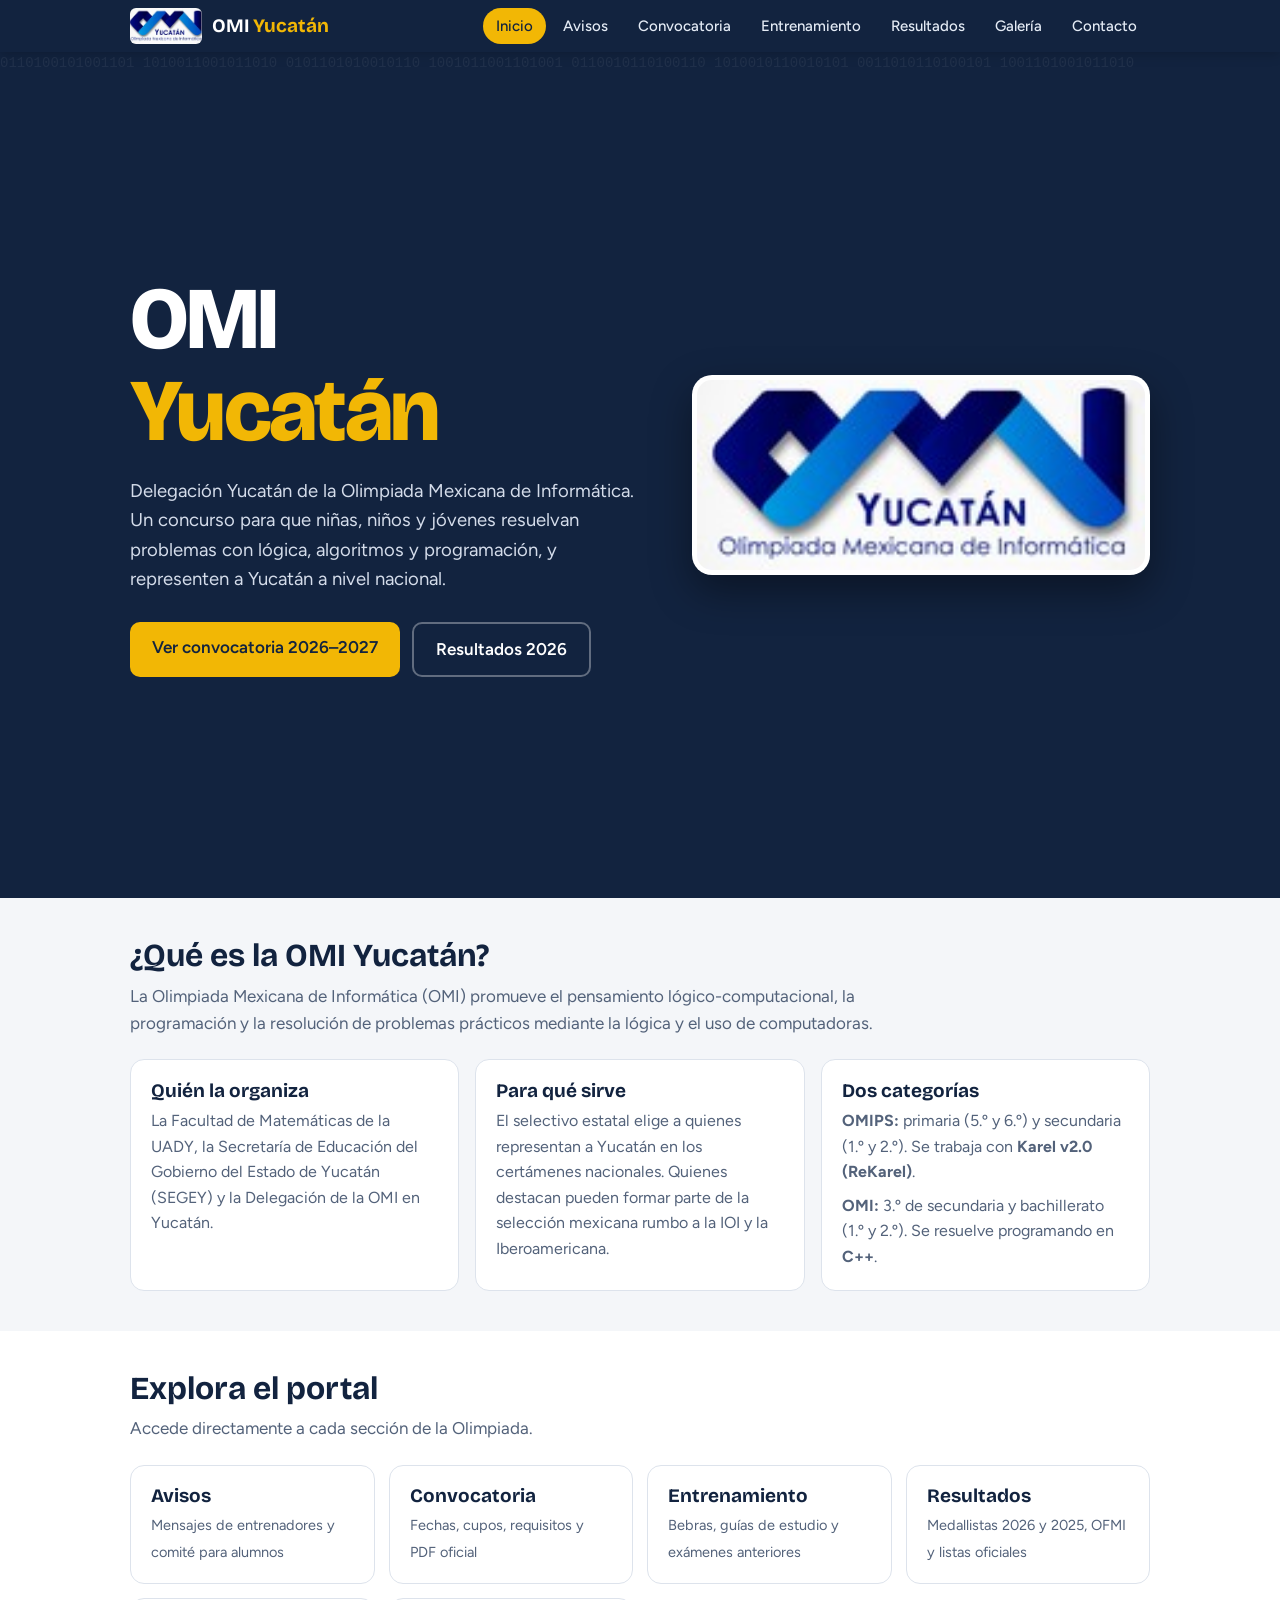
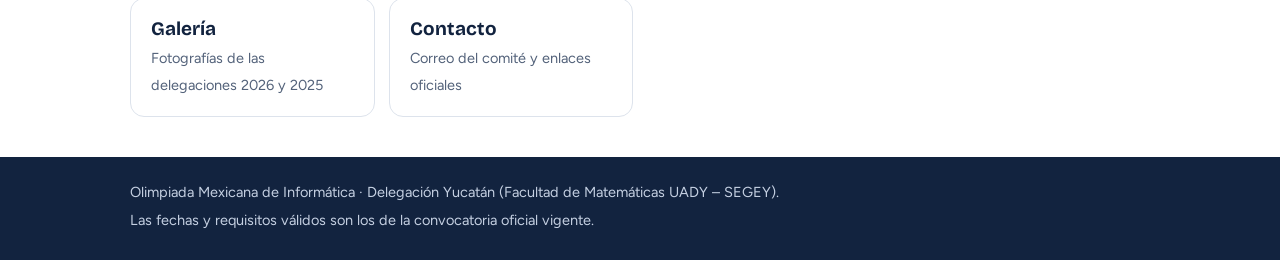
==== commit 18198509: "v3 ajustes visuales y resultados" ====
--- a/index.html
+++ b/index.html
@@ -34,8 +34,7 @@
         <h1>OMI <span>Yucatán</span></h1>
         <p>Delegación Yucatán de la Olimpiada Mexicana de Informática. Un concurso para que niñas, niños y jóvenes resuelvan problemas con lógica, algoritmos y programación, y representen a Yucatán a nivel nacional.</p>
         <div class="btns">
-          <a class="btn" href="convocatoria.html">Convocatoria 2026–2027</a>
-          <a class="btn alt" href="avisos.html">Ver avisos</a>
+          <a class="btn" href="convocatoria.html">Ver convocatoria 2026–2027</a>
           <a class="btn alt" href="resultados.html">Resultados 2026</a>
         </div>
       </div>
@@ -75,7 +74,7 @@
         <a class="nav-card" href="avisos.html"><b>Avisos</b><span>Mensajes de entrenadores y comité para alumnos</span></a>
         <a class="nav-card" href="convocatoria.html"><b>Convocatoria</b><span>Fechas, cupos, requisitos y PDF oficial</span></a>
         <a class="nav-card" href="entrenamiento.html"><b>Entrenamiento</b><span>Bebras, guías de estudio y exámenes anteriores</span></a>
-        <a class="nav-card" href="resultados.html"><b>Resultados</b><span>Medallistas 2026 y 2025, OFMI, IOI y listas</span></a>
+        <a class="nav-card" href="resultados.html"><b>Resultados</b><span>Medallistas 2026 y 2025, OFMI y listas oficiales</span></a>
         <a class="nav-card" href="galeria.html"><b>Galería</b><span>Fotografías de las delegaciones 2026 y 2025</span></a>
         <a class="nav-card" href="contacto.html"><b>Contacto</b><span>Correo del comité y enlaces oficiales</span></a>
       </div>
--- a/css/styles.css
+++ b/css/styles.css
@@ -60,6 +60,7 @@
   max-width: 1060px;
   margin: 0 auto;
   padding: 0 20px;
+  width: 100%;
 }
 
 /* Navegación */
@@ -77,7 +78,7 @@
   align-items: center;
   justify-content: space-between;
   gap: 16px;
-  padding: 10px 20px;
+  padding: 8px 20px;
   flex-wrap: wrap;
 }
 
@@ -94,12 +95,12 @@
 }
 
 .brand img {
-  height: 38px;
-  width: auto;
+  height: 36px;
+  width: 72px;
   border-radius: 6px;
   background: #fff;
-  padding: 2px 5px;
-  object-fit: contain;
+  object-fit: cover;
+  object-position: center;
 }
 
 .brand b {
@@ -117,7 +118,7 @@
   white-space: nowrap;
   text-decoration: none;
   color: #e4ebf5;
-  padding: 7px 14px;
+  padding: 6px 13px;
   border-radius: 99px;
   font-weight: 500;
   font-size: 15px;
@@ -130,13 +131,16 @@
   color: #12233f;
 }
 
-/* Hero (Inicio) */
+/* Hero (Inicio - pantalla completa limpia sin cortarse a la mitad) */
 .hero {
   background: var(--navy);
   color: #fff;
   position: relative;
   overflow: hidden;
-  padding: 48px 0 56px;
+  min-height: calc(100vh - 54px);
+  display: flex;
+  align-items: center;
+  padding: 40px 0;
 }
 
 .bits {
@@ -155,70 +159,73 @@
 
 .hero-grid {
   display: grid;
-  gap: 32px;
+  gap: 36px;
   align-items: center;
 }
 
 @media (min-width: 820px) {
   .hero-grid {
-    grid-template-columns: 1.25fr 0.85fr;
+    grid-template-columns: 1.15fr 1fr;
   }
 }
 
 .hero h1 {
-  font-size: clamp(44px, 8vw, 76px);
+  font-size: clamp(50px, 9vw, 88px);
   font-weight: 800;
   letter-spacing: -0.03em;
+  line-height: 1.05;
 }
 
 .hero h1 span {
   color: var(--gold);
+  display: block;
 }
 
 .hero p {
-  max-width: 38em;
-  font-size: 18px;
+  max-width: 36em;
+  font-size: 18.5px;
   color: #d4dcea;
-  margin: 14px 0 24px;
-}
-
+  margin: 18px 0 28px;
+}
+
+/* Logo llenando todo el recuadro blanco como en el ejemplo */
 .hero-logo-box {
   background: #ffffff;
   border-radius: 20px;
-  padding: 24px;
-  display: flex;
-  align-items: center;
-  justify-content: center;
-  box-shadow: 0 14px 36px #0005;
-  border: 4px solid #ffffff26;
+  aspect-ratio: 640 / 280;
+  width: 100%;
+  max-width: 500px;
+  overflow: hidden;
+  box-shadow: 0 16px 40px #0006;
+  border: 5px solid #ffffff26;
+  justify-self: center;
 }
 
 .hero-logo-box img {
-  max-width: 100%;
-  max-height: 220px;
-  width: auto;
-  height: auto;
-  object-fit: contain;
-  display: block;
-}
-
-/* Encabezado para subpáginas */
+  width: 100%;
+  height: 100%;
+  object-fit: cover;
+  object-position: center;
+  display: block;
+}
+
+/* Encabezado compacto para subpáginas */
 .page-header {
   background: var(--navy);
   color: #fff;
-  padding: 38px 0;
+  padding: 22px 0;
 }
 
 .page-header h1 {
-  font-size: clamp(32px, 6vw, 48px);
+  font-size: clamp(26px, 4.5vw, 36px);
   font-weight: 800;
 }
 
 .page-header p {
   color: #c8d3e6;
-  margin: 8px 0 0;
-  max-width: 44em;
-  font-size: 17px;
+  margin: 4px 0 0;
+  max-width: 46em;
+  font-size: 15.5px;
 }
 
 /* Botones */
@@ -230,7 +237,7 @@
 
 .btn {
   display: inline-block;
-  padding: 11px 20px;
+  padding: 12px 22px;
   border-radius: 10px;
   font-weight: 600;
   text-decoration: none;
@@ -252,7 +259,7 @@
 
 /* Secciones */
 section {
-  padding: 46px 0;
+  padding: 40px 0;
 }
 
 section.alt {
@@ -260,19 +267,19 @@
 }
 
 h2 {
-  font-size: clamp(26px, 5vw, 36px);
-  margin-bottom: 10px;
+  font-size: clamp(24px, 4.5vw, 32px);
+  margin-bottom: 8px;
 }
 
 h3 {
-  font-size: 20px;
+  font-size: 19px;
   margin-bottom: 6px;
 }
 
 .lead {
   color: var(--muted);
   max-width: 46em;
-  margin: 0 0 24px;
+  margin: 0 0 22px;
 }
 
 /* Tarjetas y cuadrículas */
@@ -332,11 +339,49 @@
   font-size: 14.5px;
 }
 
-/* Avisos (Formato Para / De parte de / Mensaje) */
+/* Banner de Próxima Fecha automática */
+.next-banner {
+  background: var(--surface);
+  border: 1px solid var(--gold);
+  border-left: 7px solid var(--gold);
+  border-radius: 14px;
+  padding: 16px 20px;
+  margin-bottom: 24px;
+  display: flex;
+  flex-wrap: wrap;
+  align-items: center;
+  justify-content: space-between;
+  gap: 10px;
+}
+
+.next-banner .nb-label {
+  font-size: 12.5px;
+  font-weight: 700;
+  text-transform: uppercase;
+  letter-spacing: 0.04em;
+  color: var(--teal);
+  display: block;
+}
+
+.next-banner b {
+  font: 800 20px "Bricolage Grotesque", sans-serif;
+  color: var(--ink);
+}
+
+.next-banner span.nb-date {
+  background: var(--gold);
+  color: #12233f;
+  font-weight: 700;
+  padding: 5px 12px;
+  border-radius: 8px;
+  font-size: 14.5px;
+}
+
+/* Avisos */
 .avisos-list {
   display: flex;
   flex-direction: column;
-  gap: 18px;
+  gap: 16px;
 }
 
 .aviso-card {
@@ -344,7 +389,7 @@
   border: 1px solid var(--line);
   border-left: 6px solid var(--gold);
   border-radius: 14px;
-  padding: 20px 24px;
+  padding: 18px 22px;
 }
 
 .aviso-card.urgente {
@@ -357,8 +402,8 @@
   justify-content: space-between;
   align-items: center;
   gap: 8px;
-  padding-bottom: 12px;
-  margin-bottom: 12px;
+  padding-bottom: 10px;
+  margin-bottom: 10px;
   border-bottom: 1px solid var(--line);
 }
 
@@ -384,7 +429,7 @@
 }
 
 .aviso-body h3 {
-  margin-bottom: 8px;
+  margin-bottom: 6px;
   color: var(--ink);
 }
 
@@ -437,7 +482,7 @@
 
 .tl li {
   position: relative;
-  margin: 0 0 16px;
+  margin: 0 0 14px;
   padding: 14px 18px;
   background: var(--surface);
   border: 1px solid var(--line);
@@ -466,7 +511,7 @@
 }
 
 .tl li.past {
-  opacity: 0.65;
+  opacity: 0.55;
 }
 
 .tl li.past::before {
@@ -475,14 +520,14 @@
 
 .tl .d {
   display: block;
-  font: 800 18px "Bricolage Grotesque", sans-serif;
+  font: 800 17.5px "Bricolage Grotesque", sans-serif;
   color: var(--teal);
 }
 
 .tl small {
   display: block;
   color: var(--muted);
-  font-size: 15px;
+  font-size: 14.5px;
   margin-top: 2px;
 }
 
@@ -498,6 +543,11 @@
   vertical-align: middle;
 }
 
+.tag.done {
+  background: var(--line);
+  color: var(--muted);
+}
+
 /* Tablas */
 table {
   width: 100%;
@@ -580,12 +630,12 @@
 
 .av {
   flex: none;
-  width: 50px;
-  height: 50px;
+  width: 48px;
+  height: 48px;
   border-radius: 50%;
   display: grid;
   place-items: center;
-  font: 800 17px "Bricolage Grotesque", sans-serif;
+  font: 800 16px "Bricolage Grotesque", sans-serif;
   color: #12233f;
   background: var(--oro);
 }
@@ -622,14 +672,14 @@
 }
 
 .subh {
-  margin: 32px 0 14px;
-}
-
-/* Galería LIMPIA (sin títulos encima) */
+  margin: 26px 0 12px;
+}
+
+/* Galería limpia */
 .gallery-tabs {
   display: flex;
   gap: 10px;
-  margin-bottom: 20px;
+  margin-bottom: 18px;
   flex-wrap: wrap;
 }
 
@@ -718,7 +768,7 @@
   cursor: pointer;
 }
 
-/* Enlaces de contacto */
+/* Enlaces */
 .links {
   display: grid;
   gap: 12px;
@@ -754,7 +804,7 @@
 footer {
   background: var(--navy);
   color: #c5d0e2;
-  padding: 28px 0;
+  padding: 24px 0;
   font-size: 14.5px;
   margin-top: auto;
 }
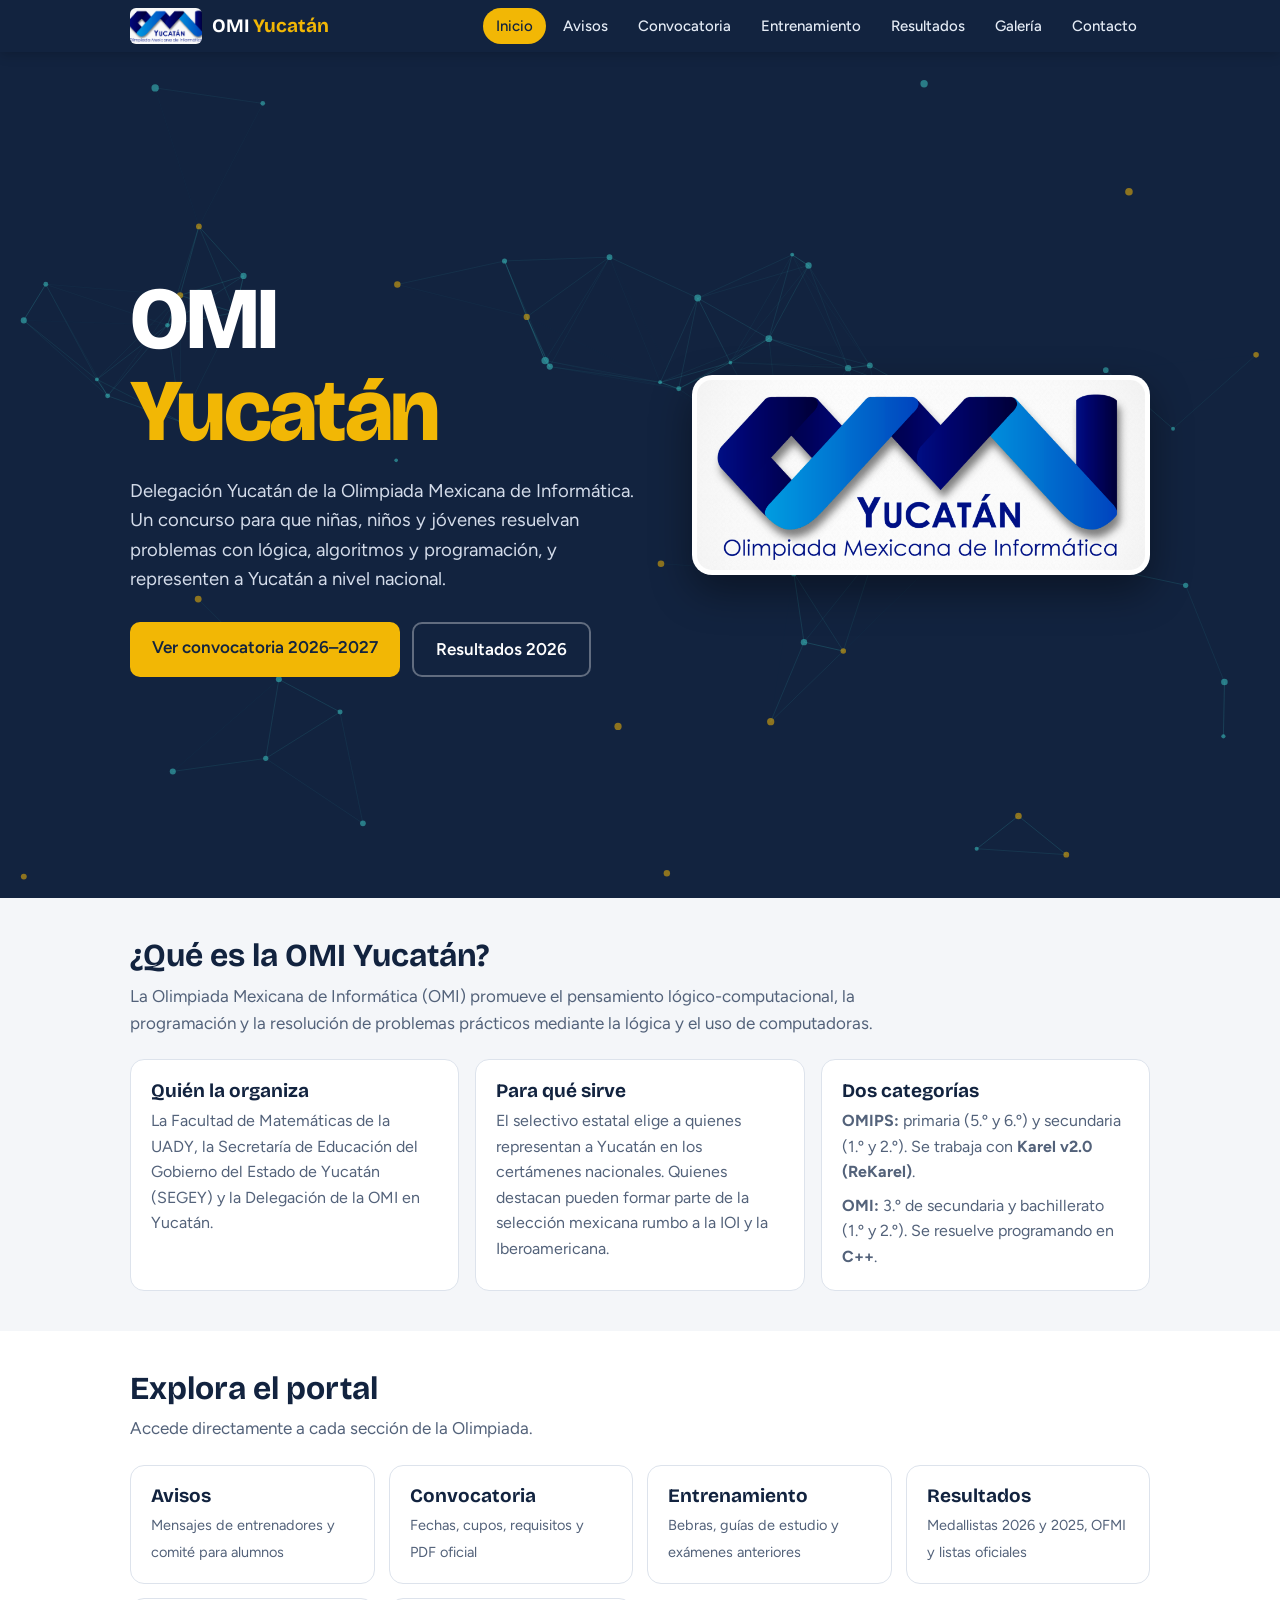
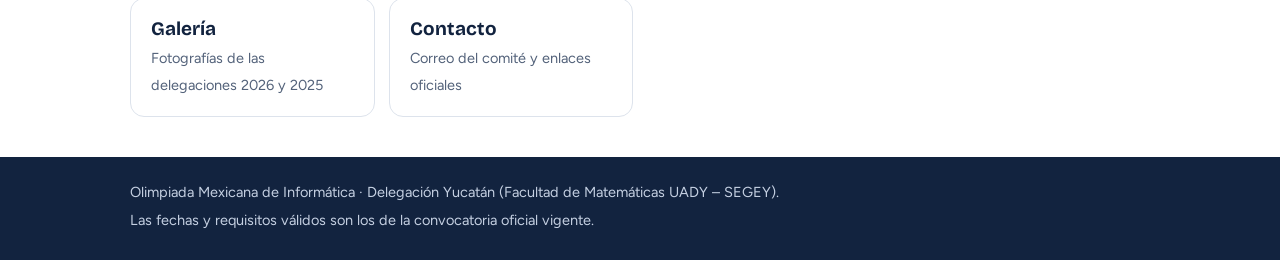
==== commit c89ee7d5: "v5 fondo grafos y resultados limpios" ====
--- a/index.html
+++ b/index.html
@@ -28,7 +28,7 @@
 </nav>
 <main>
   <header class="hero">
-    <div class="bits" aria-hidden="true">0110100101001101 1010011001011010 0101101010010110 1001011001101001 0110010110100110 1010010110010101 0011010110100101 1001101001011010</div>
+    <canvas id="hero-graph" class="hero-canvas" aria-hidden="true"></canvas>
     <div class="wrap hero-grid">
       <div>
         <h1>OMI <span>Yucatán</span></h1>
--- a/css/styles.css
+++ b/css/styles.css
@@ -812,3 +812,73 @@
 footer p {
   margin: 0 0 4px;
 }
+
+/* Ajuste móvil: evitar espacio azul gigante en pantallas altas */
+@media (max-width: 819px) {
+  .hero {
+    min-height: auto;
+    padding: 36px 0 44px;
+  }
+  .hero h1 {
+    font-size: 46px;
+  }
+  .hero-logo-box {
+    max-width: 340px;
+  }
+}
+
+/* Fondo de grafos (Opción 1) */
+.hero-canvas {
+  position: absolute;
+  inset: 0;
+  width: 100%;
+  height: 100%;
+  pointer-events: none;
+  display: block;
+}
+
+/* Tarjeta destacada para Listas oficiales (Resultados - sin amarillo) */
+.featured-box {
+  background: var(--surface);
+  border: 1px solid var(--line);
+  border-top: 4px solid var(--navy);
+  border-radius: 16px;
+  padding: 24px;
+  box-shadow: 0 6px 20px #0000000d;
+}
+
+.featured-badge {
+  display: inline-block;
+  background: var(--navy);
+  color: #ffffff;
+  font-size: 12px;
+  font-weight: 700;
+  text-transform: uppercase;
+  letter-spacing: 0.04em;
+  padding: 4px 10px;
+  border-radius: 6px;
+  margin-bottom: 10px;
+}
+
+.featured-box .pdf-list a {
+  font-size: 16.5px;
+  font-weight: 600;
+  padding: 14px 16px;
+  border-left: 4px solid var(--teal);
+}
+
+.featured-box .pdf-list a:hover {
+  background: var(--navy);
+  color: #fff;
+  border-color: var(--navy);
+}
+
+/* Medallistas en formato más discreto (acordeón) */
+.res-details summary {
+  font-family: "Bricolage Grotesque", sans-serif;
+  font-size: 19px;
+}
+
+.res-details .people {
+  margin-top: 10px;
+}
